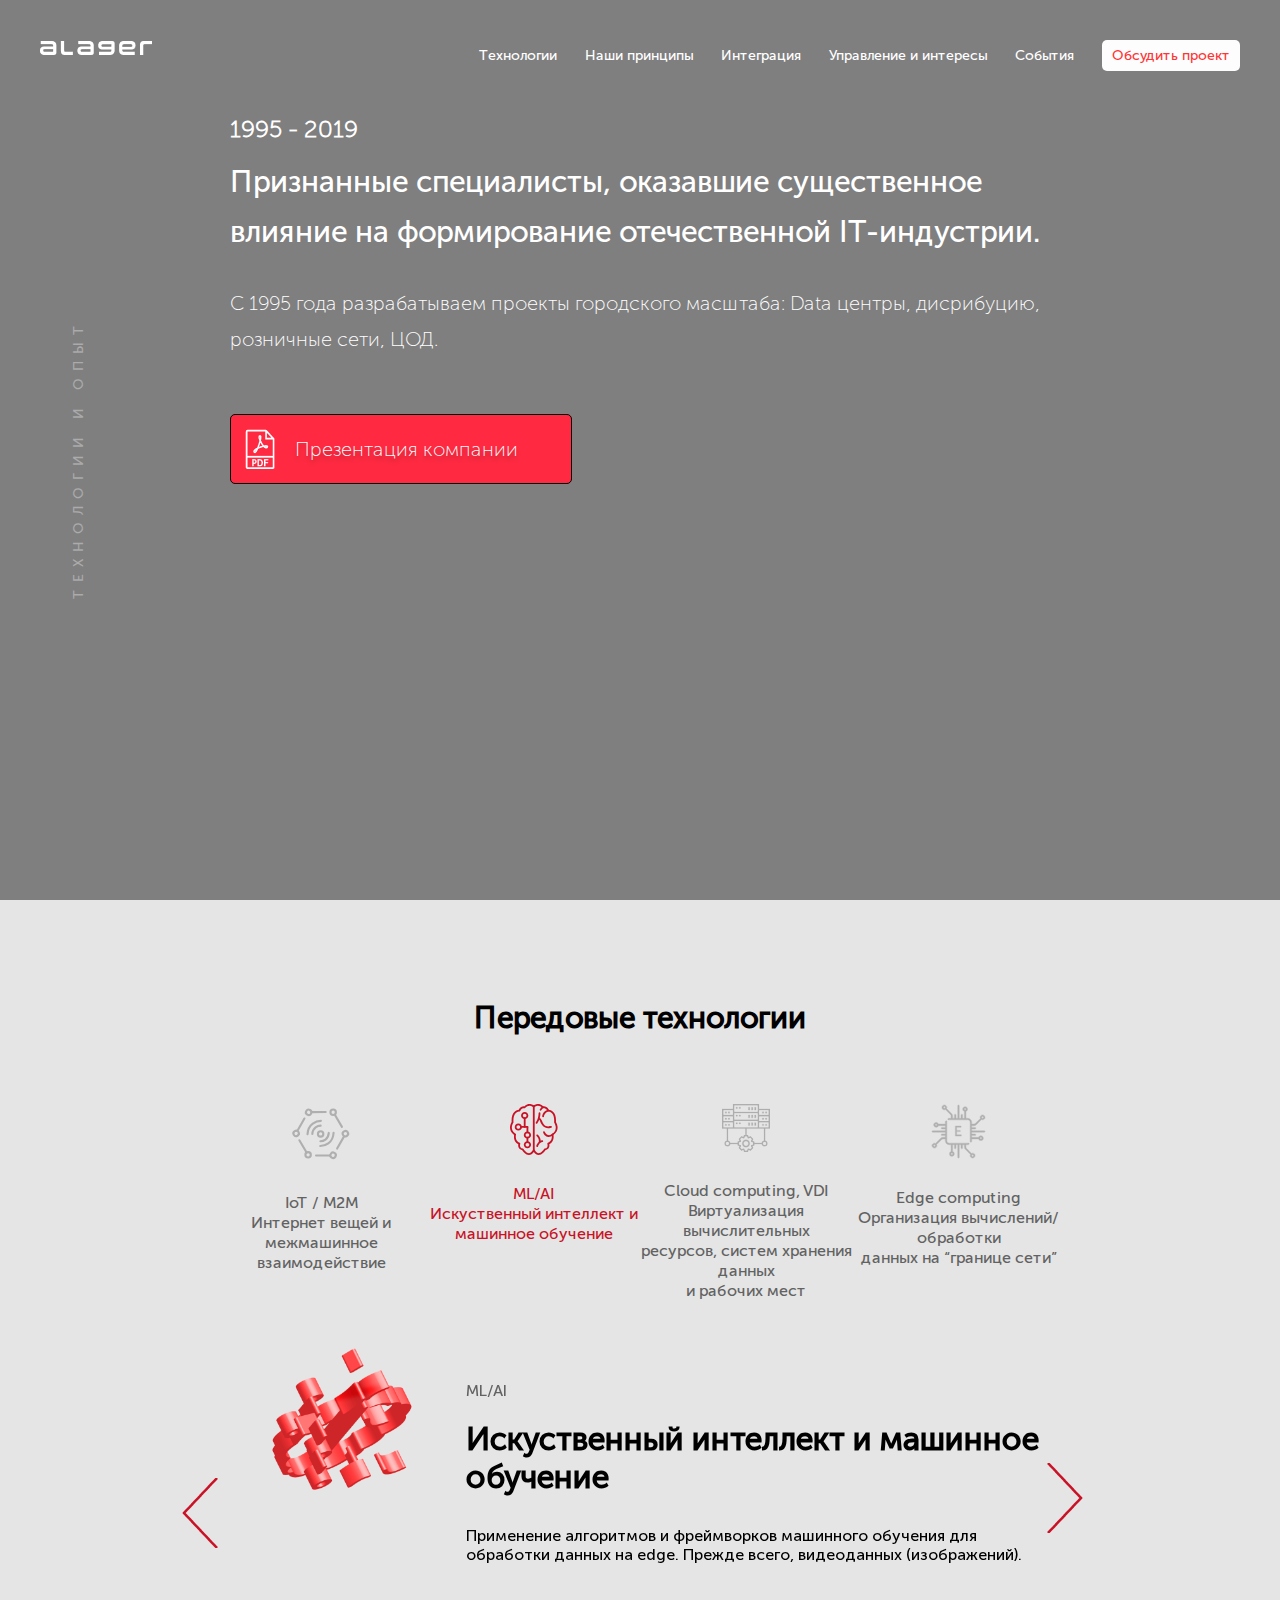
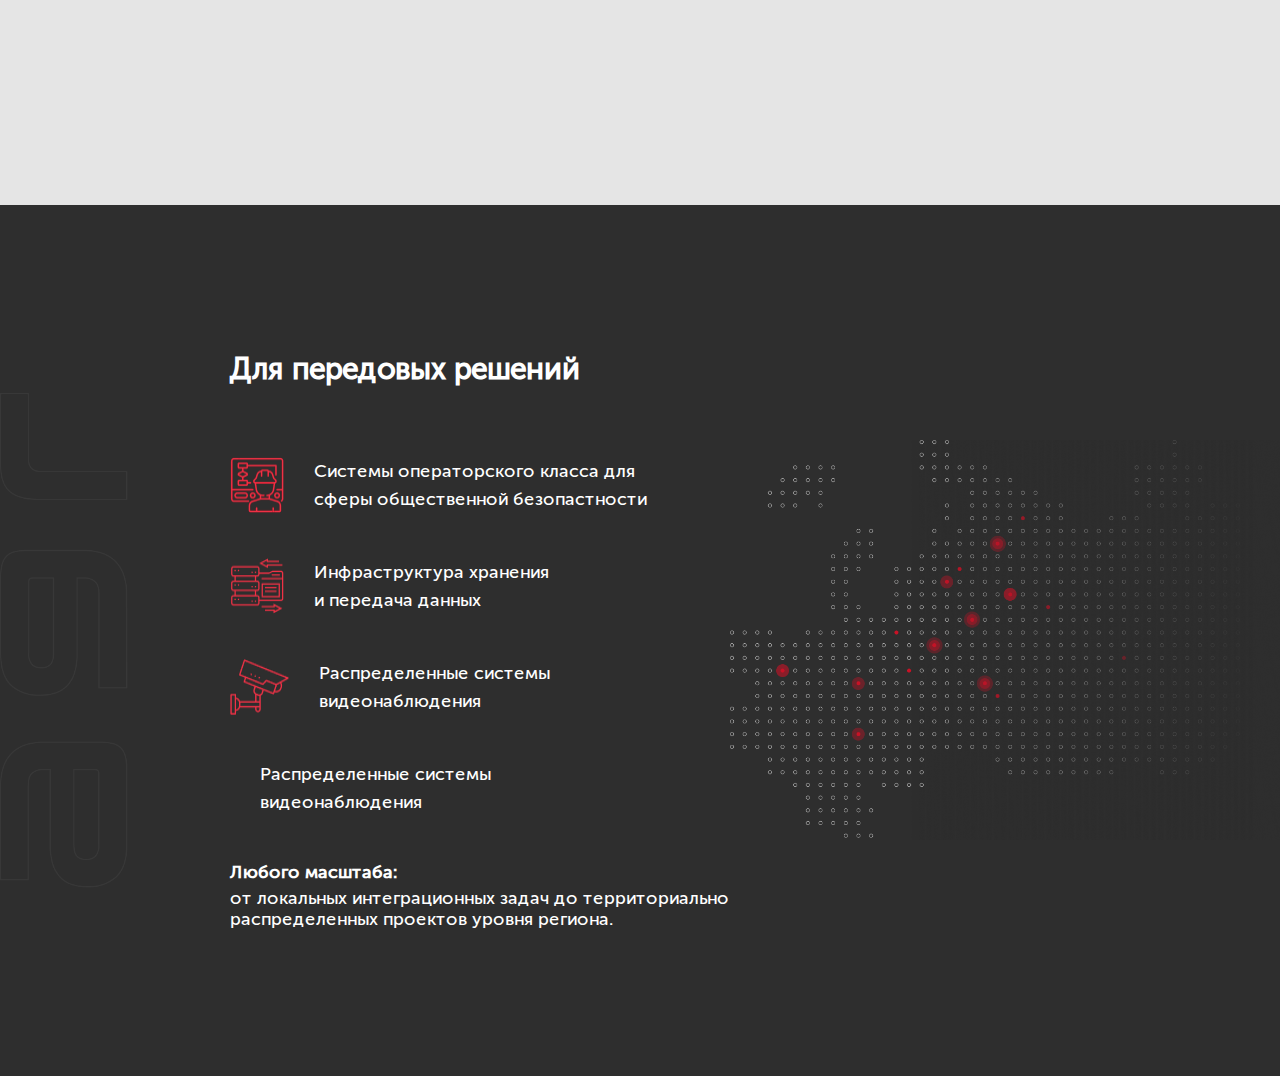
==== index.html @ 1ccc1a12 "initial" ====
<!DOCTYPE html>
<html lang="en">
  <head>
    <meta charset="UTF-8" />
    <meta name="viewport" content="width=device-width, initial-scale=1.0" />
    <title>Nikoland</title>
    <link rel="stylesheet" href="./css/fonts.css">
    <link rel="stylesheet" href="./css/slick.css">
    <link rel="stylesheet" href="./css/slick-theme.css">
    <link rel="stylesheet" href="./css/style.css" />
    <link rel="stylesheet" href="./css/media.css">
  </head>
  <body>
    <header class="header-box">
        <div class="logo">
          <img src="./images/logo.png" alt="logo" />
        </div>
        <nav class="nav">
          <a href="#tech" class="nav-items">Технологии</a>
          <a href="#principy" class="nav-items">Наши принципы</a>
          <a href="#" class="nav-items">Интеграция</a>
          <a href="#" class="nav-items">Управление и интересы</a>
          <a href="#" class="nav-items">События</a>
          <a href="#" class="nav-button">Обсудить проект</a>
        </nav>
        <div class="mobile-menu">
            <span class="line"></span>
        </div>
    </header>

    <section class="hero">
        <video src="./video/hero_video.mp4" autoplay loop preload="auto" muted class="hero-video"></video>
        <span class="rotate-title">Технологии  и  опыт</span>
        <div class="container">
            <h3 class="hero-subtitle">1995 - 2019</h3>
            <h1 class="hero-title">Признанные специалисты, оказавшие существенное влияние 
            на формирование отечественной IT-индустрии.</h1>
            <p class="hero-desc">С 1995 года разрабатываем проекты городского масштаба:
                 Data центры, дисрибуцию, розничные сети, ЦОД.  </p>
            <button class="hero-button">
                <img src="./images/pdf logo.png" alt="pdf">
                <span class="hero-btn-title">Презентация компании</span>
            </button>
            
        </div>
    </section>
    
    <section class="technology" id="tech">
        <div class="container">
            <h2 class="technology-title">Передовые технологии</h2>
            <div class="row">
                <div class="col-3 d-flex">
                    <div class="technology-item">
                        <div class="technology-icon">
                            <svg width="60" height="60" viewBox="0 0 60 60" fill="none"
                                xmlns="http://www.w3.org/2000/svg">
                                <path d="M29.429 37.2731C32.0727 37.2731 37.4437 35.6033 37.7776 28.9244"
                                    stroke="#AFAFAF" stroke-width="2.1" stroke-linecap="round" />
                                <path d="M29.2202 42.0734C33.4502 42.0734 42.0437 39.4019 42.578 28.7156"
                                    stroke="#AFAFAF" stroke-width="2.1" stroke-linecap="round" />
                                <path d="M29.6776 21.6594C27.0338 21.6594 21.6629 23.3291 21.3289 30.008"
                                    stroke="#AFAFAF" stroke-width="2.1" stroke-linecap="round" />
                                <path d="M29.8863 16.8589C25.6563 16.8589 17.0628 19.5305 16.5285 30.2167"
                                    stroke="#AFAFAF" stroke-width="2.1" stroke-linecap="round" />
                                <circle cx="29.6376" cy="29.9679" r="2.70688" stroke="#AFAFAF" stroke-width="2.1" />
                                <path d="M43.8303 10.7661L50.9266 22.8716" stroke="#AFAFAF" stroke-width="2.1"
                                    stroke-linecap="round" />
                                <circle cx="42.1606" cy="8.26146" r="2.70688" stroke="#AFAFAF" stroke-width="2.1" />
                                <path d="M53.0611 32.3716L46.1256 44.5699" stroke="#AFAFAF" stroke-width="2.1"
                                    stroke-linecap="round" />
                                <circle cx="54.396" cy="29.6733" r="2.70688" transform="rotate(60 54.396 29.6733)"
                                    stroke="#AFAFAF" stroke-width="2.1" />
                                <path d="M39.0771 51.4656L25.0453 51.5585" stroke="#AFAFAF" stroke-width="2.1"
                                    stroke-linecap="round" />
                                <circle cx="42.0818" cy="51.2718" r="2.70688" transform="rotate(120 42.0818 51.2718)"
                                    stroke="#AFAFAF" stroke-width="2.1" />
                                <path d="M15.445 48.3349L8.34863 36.2294" stroke="#AFAFAF" stroke-width="2.1"
                                    stroke-linecap="round" />
                                <circle cx="17.1147" cy="50.8394" r="2.70688" transform="rotate(-180 17.1147 50.8394)"
                                    stroke="#AFAFAF" stroke-width="2.1" />
                                <path d="M6.46611 26.7213L13.4016 14.523" stroke="#AFAFAF" stroke-width="2.1"
                                    stroke-linecap="round" />
                                <circle cx="5.132" cy="29.4196" r="2.70688" transform="rotate(-120 5.132 29.4196)"
                                    stroke="#AFAFAF" stroke-width="2.1" />
                                <path d="M20.6588 8.14563L34.6906 8.05278" stroke="#AFAFAF" stroke-width="2.1"
                                    stroke-linecap="round" />
                                <circle cx="17.6549" cy="8.3393" r="2.70688" transform="rotate(-60 17.6549 8.3393)"
                                    stroke="#AFAFAF" stroke-width="2.1" />
                            </svg>

                        </div>
                        <p class="technology-description">
                            IoT / M2M<br>
                            Интернет вещей и межмашинное<br> взаимодействие
                        </p>
                    </div>
                </div>
                <div class="col-3 d-flex">
                    <div class="technology-item">
                        <div class="technology-icon">
                            <svg width="48" height="51" viewBox="0 0 48 51" fill="none"
                                xmlns="http://www.w3.org/2000/svg">
                                <path
                                    d="M47.5221 22.4197C47.2497 20.2956 46.338 18.6041 45.9552 17.9698C46.2322 13.5504 45.3322 10.2227 43.2793 8.07584C41.6789 6.40242 39.8093 5.92896 38.8599 5.79531C37.4119 2.81522 34.9504 2.23868 33.4543 2.3788C30.6531 -0.161253 28.062 -0.221601 26.3544 0.193064C25.2283 0.46709 24.3467 0.980694 23.7998 1.3679C23.2531 0.980176 22.371 0.46709 21.2452 0.193064C19.5376 -0.222378 16.9465 -0.161771 14.1453 2.3788C12.6476 2.23816 10.1871 2.81522 8.73971 5.79531C7.79028 5.9287 5.92067 6.40216 4.32028 8.07584C2.26685 10.2227 1.36742 13.5504 1.64435 17.9698C1.26155 18.6036 0.35042 20.2956 0.0774804 22.4197C-0.23084 24.8266 0.24002 28.2209 4.10533 30.9749C3.65735 33.5494 4.08139 37.9812 8.3045 40.1604C8.12919 41.097 8.01294 42.7215 8.87166 44.11C9.54682 45.2022 10.6623 45.9207 12.1908 46.2491C12.9626 47.4087 15.6228 51 18.9425 51C18.9635 51 18.985 51 19.0061 50.9995C20.7858 50.9746 22.3939 49.9505 23.7995 47.9508C25.2057 49.95 26.8138 50.9746 28.593 50.9995C31.9372 51.0471 34.6317 47.4159 35.4085 46.2491C36.9371 45.9207 38.0528 45.2025 38.7277 44.11C39.5866 42.7215 39.4699 41.0967 39.2948 40.1604C43.5185 37.9812 43.9425 33.5494 43.4945 30.9749C47.3601 28.2209 47.8312 24.8269 47.5221 22.4197ZM41.98 29.849C41.6608 30.0562 41.5097 30.4364 41.6028 30.799C41.6645 31.0394 43.0529 36.7027 37.8836 38.8595C37.4492 39.0408 37.2302 39.5155 37.3797 39.9517C37.3861 39.9706 37.9982 41.8631 37.1717 43.1988C36.7237 43.9238 35.8908 44.3897 34.6977 44.5832C34.4317 44.6262 34.1992 44.7826 34.0629 45.009C33.3529 46.1887 31.0053 49.232 28.656 49.232C28.643 49.232 28.6292 49.232 28.6156 49.232C27.2028 49.2108 25.8561 48.0756 24.6136 45.858C24.4542 45.5741 24.1142 45.3975 23.7817 45.3975C23.4492 45.3975 23.1438 45.5739 22.9844 45.858C21.7424 48.0756 20.3958 49.2108 18.9824 49.232C16.6305 49.2688 14.2493 46.1957 13.535 45.009C13.3988 44.7826 13.1658 44.6262 12.9003 44.5832C11.7109 44.39 10.8799 43.9263 10.4308 43.2058C9.59418 41.8629 10.2132 39.968 10.2188 39.9514C10.3678 39.5153 10.1494 39.0405 9.71495 38.8592C4.57273 36.7136 5.9361 31.0376 5.99622 30.7988C6.08933 30.4364 5.93823 30.0562 5.619 29.8487C-1.155 25.4519 3.1402 18.9558 3.32535 18.6831C3.43708 18.5199 3.48975 18.3251 3.47565 18.1296C3.17957 14.0987 3.90209 11.1313 5.62272 9.3087C7.27712 7.55654 9.27947 7.51147 9.35795 7.51044C9.72932 7.51044 10.0629 7.29028 10.201 6.95487C11.2172 4.48217 12.85 4.12888 13.6992 4.12888C13.9724 4.12888 14.165 4.16566 14.2286 4.18017C14.5382 4.25528 14.8651 4.16748 15.0907 3.94758C16.9385 2.14932 18.8377 1.45856 20.7357 1.89265C22.1882 2.22495 23.1339 3.11566 23.1403 3.12188C23.3106 3.28764 23.5417 3.38088 23.7822 3.38088H23.8168C24.0576 3.38088 24.2885 3.28764 24.4587 3.12188C24.4678 3.11307 25.3813 2.2524 26.7947 1.90845C28.7151 1.4412 30.6379 2.12627 32.5083 3.94758C32.7288 4.16281 33.0558 4.24958 33.362 4.18224C33.6331 4.12163 36.0547 3.68547 37.3981 6.95513C37.5343 7.28666 37.8684 7.50629 38.2352 7.51069C38.3196 7.51199 40.3219 7.55654 41.9763 9.30896C43.6967 11.1316 44.4189 14.0992 44.1234 18.1298C44.1093 18.3251 44.162 18.5202 44.2737 18.6833C44.2854 18.7002 45.4309 20.3946 45.7193 22.6396C46.0952 25.5687 44.8371 27.9945 41.98 29.849Z"
                                    fill="#C91226" />
                                <path
                                    d="M39.069 6.34727C38.9102 5.88391 38.3949 5.63423 37.9203 5.78808C32.2734 7.6208 32.2083 12.2153 32.2083 12.4098C32.2083 12.8957 32.611 13.2876 33.1098 13.2907C33.1122 13.2907 33.1143 13.2907 33.1162 13.2907C33.6123 13.2907 34.0175 12.8991 34.0241 12.4158C34.0265 12.272 34.1244 8.88345 38.4944 7.4654C38.9703 7.31103 39.2273 6.81063 39.069 6.34727Z"
                                    fill="#C91226" />
                                <path
                                    d="M43.1713 30.0478C42.8672 29.6598 42.2982 29.5844 41.8987 29.8807C40.419 30.9784 39.0809 31.3695 37.9243 31.045C35.8634 30.4671 34.8251 27.8242 34.8153 27.7973C34.641 27.3401 34.1183 27.1062 33.6498 27.2761C33.1795 27.445 32.9388 27.9537 33.1127 28.4116C33.1667 28.5541 34.4694 31.9083 37.4109 32.741C37.8495 32.8653 38.2967 32.9272 38.7516 32.9272C40.1054 32.9272 41.5292 32.3786 42.9997 31.2869C43.3985 30.9911 43.4751 30.4358 43.1713 30.0478Z"
                                    fill="#C91226" />
                                <path
                                    d="M27.8189 30.7852C27.4648 30.44 26.8891 30.44 26.5351 30.7852C26.1805 31.1305 26.1805 31.6902 26.5351 32.0352C29.4834 34.9058 28.8718 37.6793 28.8404 37.8106C28.7223 38.2827 29.0178 38.7591 29.5023 38.8772C29.5757 38.8948 29.6499 38.9036 29.7228 38.9036C30.1296 38.9036 30.5001 38.6353 30.6031 38.2335C30.6432 38.0789 31.5336 34.402 27.8189 30.7852Z"
                                    fill="#C91226" />
                                <path
                                    d="M41.9069 22.5002C41.7361 22.0423 41.2155 21.8053 40.7446 21.9703C40.5608 22.0343 36.2313 23.5082 33.9318 20.5284C32.7373 18.9809 32.2242 17.6556 31.8116 16.5909C31.3053 15.2847 30.8278 14.0506 29.2405 13.9232C28.7451 13.8825 28.3019 14.2448 28.2612 14.7315C28.22 15.2176 28.5916 15.6447 29.0915 15.6849C29.4716 15.7149 29.6145 15.9296 30.1122 17.2143C30.5419 18.3225 31.1298 19.8403 32.4798 21.5898C34.0621 23.6401 36.2696 24.155 38.0897 24.155C39.8518 24.155 41.2506 23.6719 41.3658 23.6315C41.8361 23.4645 42.0777 22.9584 41.9069 22.5002Z"
                                    fill="#C91226" />
                                <path
                                    d="M23.7828 1.61261C23.2816 1.61261 22.8749 2.00862 22.8749 2.49658V46.2801C22.8749 46.7681 23.2816 47.1641 23.7828 47.1641C24.284 47.1641 24.6908 46.7686 24.6908 46.2804V2.49658C24.6908 2.00862 24.284 1.61261 23.7828 1.61261Z"
                                    fill="#C91226" />
                                <path
                                    d="M30.4219 9.22876C30.4148 8.7408 30.0173 8.34478 29.5007 8.35747C28.999 8.36447 28.5986 8.76644 28.6058 9.2544C28.6066 9.30957 28.6561 14.8216 25.8251 18.3174C25.5146 18.701 25.5817 19.2568 25.9759 19.5591C26.1424 19.6873 26.3404 19.7492 26.5375 19.7492C26.8059 19.7492 27.0719 19.6339 27.2507 19.4125C30.4767 15.4295 30.4254 9.48025 30.4219 9.22876Z"
                                    fill="#C91226" />
                                <path
                                    d="M32.2678 36.3088C28.2653 36.3088 26.393 41.6425 26.3153 41.8699C26.1568 42.3328 26.4135 42.8321 26.8889 42.9872C26.9841 43.0186 27.0815 43.0331 27.1767 43.0331C27.5563 43.0331 27.9104 42.7997 28.0381 42.4296C28.4563 41.2188 30.0316 38.0767 32.2681 38.0767C32.7693 38.0767 33.176 37.6807 33.176 37.1927C33.176 36.7048 32.769 36.3088 32.2678 36.3088Z"
                                    fill="#C91226" />
                                <path
                                    d="M33.2907 2.24126C32.8893 1.94987 32.32 2.03094 32.0204 2.42282L29.842 5.27271C29.5427 5.66382 29.6262 6.21784 30.0285 6.50948C30.191 6.62785 30.3807 6.68457 30.5696 6.68457C30.847 6.68457 31.1208 6.5618 31.2987 6.32792L33.4772 3.47803C33.7765 3.08693 33.6929 2.53316 33.2907 2.24126Z"
                                    fill="#C91226" />
                                <path
                                    d="M14.7013 7.9552C12.6987 7.9552 11.0693 9.5416 11.0693 11.4914C11.0693 13.4412 12.6987 15.0275 14.7013 15.0275C16.7039 15.0275 18.3333 13.4412 18.3333 11.4914C18.3333 9.5416 16.7039 7.9552 14.7013 7.9552ZM14.7013 13.2596C13.6997 13.2596 12.8851 12.4665 12.8851 11.4914C12.8851 10.5162 13.6997 9.72316 14.7013 9.72316C15.7029 9.72316 16.5174 10.5162 16.5174 11.4914C16.5172 12.4665 15.7026 13.2596 14.7013 13.2596Z"
                                    fill="#C91226" />
                                <path
                                    d="M8.34496 19.4479C6.34234 19.4479 4.71295 21.0343 4.71295 22.9841C4.71295 24.9339 6.34234 26.5203 8.34496 26.5203C10.3476 26.5203 11.977 24.9339 11.977 22.9841C11.9772 21.0343 10.3476 19.4479 8.34496 19.4479ZM8.34496 24.7523C7.34338 24.7523 6.52882 23.9593 6.52882 22.9841C6.52882 22.009 7.34338 21.2159 8.34496 21.2159C9.34653 21.2159 10.1611 22.009 10.1611 22.9841C10.1611 23.9593 9.34653 24.7523 8.34496 24.7523Z"
                                    fill="#C91226" />
                                <path
                                    d="M17.4253 27.4045C15.4227 27.4045 13.7933 28.9909 13.7933 30.9407C13.7933 32.8905 15.4227 34.4769 17.4253 34.4769C19.428 34.4769 21.0573 32.8905 21.0573 30.9407C21.0573 28.9909 19.428 27.4045 17.4253 27.4045ZM17.4253 32.7089C16.4238 32.7089 15.6092 31.9159 15.6092 30.9407C15.6092 29.9656 16.4238 29.1725 17.4253 29.1725C18.4269 29.1725 19.2415 29.9656 19.2415 30.9407C19.2415 31.9159 18.4266 32.7089 17.4253 32.7089Z"
                                    fill="#C91226" />
                                <path
                                    d="M17.4253 37.1292C15.4227 37.1292 13.7933 38.7156 13.7933 40.6654C13.7933 42.6152 15.4227 44.2016 17.4253 44.2016C19.428 44.2016 21.0573 42.6152 21.0573 40.6654C21.0573 38.7156 19.428 37.1292 17.4253 37.1292ZM17.4253 42.4336C16.4238 42.4336 15.6092 41.6405 15.6092 40.6654C15.6092 39.6902 16.4238 38.8972 17.4253 38.8972C18.4269 38.8972 19.2415 39.6902 19.2415 40.6654C19.2412 41.6405 18.4266 42.4336 17.4253 42.4336Z"
                                    fill="#C91226" />
                                <path
                                    d="M14.7013 13.2595C14.2001 13.2595 13.7933 13.6555 13.7933 14.1435V22.9842C13.7933 23.4721 14.2001 23.8682 14.7013 23.8682C15.203 23.8682 15.6092 23.4727 15.6092 22.9842V14.1435C15.6092 13.6555 15.2025 13.2595 14.7013 13.2595Z"
                                    fill="#C91226" />
                                <path
                                    d="M17.4253 22.1002H11.069C10.5678 22.1002 10.1611 22.4962 10.1611 22.9842C10.1611 23.4721 10.5678 23.8682 11.069 23.8682H17.4251C17.9268 23.8682 18.333 23.4721 18.333 22.9842C18.3333 22.4962 17.9265 22.1002 17.4253 22.1002Z"
                                    fill="#C91226" />
                                <path
                                    d="M17.4254 22.1002C16.9242 22.1002 16.5175 22.4962 16.5175 22.9841V28.2885C16.5175 28.7765 16.9242 29.1725 17.4254 29.1725C17.9271 29.1725 18.3333 28.777 18.3333 28.2885V22.9841C18.3333 22.4962 17.9266 22.1002 17.4254 22.1002Z"
                                    fill="#C91226" />
                                <path
                                    d="M17.4254 32.7089C16.9242 32.7089 16.5175 33.1049 16.5175 33.5928V38.0133C16.5175 38.5012 16.9242 38.8973 17.4254 38.8973C17.9271 38.8973 18.3333 38.5018 18.3333 38.0133V33.5928C18.3333 33.1049 17.9266 32.7089 17.4254 32.7089Z"
                                    fill="#C91226" />
                            </svg>

                        </div>
                        <p class="technology-description red">
                            ML/AI<br> Искуственный интеллект и<br> машинное обучение
                        </p>
                    </div>
                </div>
                <div class="col-3 d-flex">
                    <div class="technology-item">
                        <div class="technology-icon">
                            <svg width="48" height="48" viewBox="0 0 48 48" fill="none"
                                xmlns="http://www.w3.org/2000/svg">
                                <mask id="path-1-inside-1" fill="white">
                                    <path
                                        d="M48 24.7742V4.64516H37.1613V0H10.8387V4.64516H0V24.7742H4.64516V36.4971C3.31338 36.843 2.32258 38.0447 2.32258 39.4839C2.32258 41.1918 3.71144 42.5806 5.41935 42.5806C6.85773 42.5806 8.06023 41.5906 8.40612 40.258H15.4839V41.5906L17.3853 42.2238L16.4887 44.016L19.4679 46.9952L21.2593 46.0993L21.8933 48H26.106L26.7399 46.0993L28.5314 46.9952L31.5106 44.016L30.6139 42.2238L32.5161 41.5906V40.258H39.5939C39.9398 41.5906 41.1423 42.5806 42.5806 42.5806C44.2885 42.5806 45.6774 41.1918 45.6774 39.4839C45.6774 38.0447 44.6866 36.843 43.3548 36.4971V24.7742H48ZM37.1613 23.2258V18.5806H46.4516V23.2258H37.1613ZM13.1613 23.2258H12.3871V17.0323H35.6129V23.2258H13.1613ZM37.1613 12.3871H46.4516V17.0323H37.1613V12.3871ZM35.6129 15.4839H12.3871V9.29032H35.6129V15.4839ZM10.8387 17.0323H1.54839V12.3871H10.8387V17.0323ZM46.4516 6.19355V10.8387H37.1613V6.19355H46.4516ZM35.6129 1.54839V7.74193H12.3871V1.54839H35.6129ZM10.8387 6.19355V10.8387H1.54839V6.19355H10.8387ZM1.54839 18.5806H10.8387V23.2258H1.54839V18.5806ZM5.41935 41.0322C4.5654 41.0322 3.87097 40.3378 3.87097 39.4839C3.87097 38.6299 4.5654 37.9355 5.41935 37.9355C6.27331 37.9355 6.96774 38.6299 6.96774 39.4839C6.96774 40.3378 6.27331 41.0322 5.41935 41.0322ZM8.40612 38.7097C8.12449 37.6266 7.27659 36.7787 6.19355 36.4971V24.7742H23.2258V30.9677H21.8933L21.2593 32.8684L19.4679 31.9725L16.4887 34.9517L17.3853 36.7439L15.4839 37.3771V38.7097H8.40612ZM30.9677 40.4739L29.1887 41.067L29.0587 41.4118C29.0213 41.5101 28.9827 41.6068 28.94 41.7021L28.7899 42.037L29.6269 43.7109L28.2263 45.1115L26.5524 44.2746L26.2171 44.4246C26.1203 44.4681 26.0228 44.5059 25.9238 44.5448L25.5824 44.6756L24.99 46.4516H23.0092L22.4168 44.6756L22.0755 44.5448C21.9764 44.5059 21.8778 44.4674 21.7817 44.4246L21.4468 44.2746L19.7729 45.1115L18.3723 43.7109L19.2093 42.037L19.0592 41.7021C19.0165 41.6068 18.9779 41.5101 18.9405 41.4118L18.8105 41.067L17.0323 40.4739V38.4931L18.8112 37.8999L18.9413 37.5552C18.9787 37.4569 19.0173 37.3601 19.06 37.2649L19.21 36.9299L18.3731 35.256L19.7737 33.8555L21.4476 34.6924L21.7829 34.5423C21.8797 34.4989 21.9772 34.4611 22.0762 34.4221L22.4176 34.2913L23.0099 32.5161H24.9908L25.5832 34.2921L25.9245 34.4229C26.0236 34.4618 26.1222 34.5004 26.2182 34.5431L26.5532 34.6932L28.2271 33.8562L29.6276 35.2568L28.7907 36.9307L28.9408 37.2656C28.9835 37.3609 29.022 37.4576 29.0595 37.5559L29.1895 37.9007L30.9677 38.4938V40.4739ZM44.129 39.4839C44.129 40.3378 43.4346 41.0322 42.5806 41.0322C41.7267 41.0322 41.0322 40.3378 41.0322 39.4839C41.0322 38.6299 41.7267 37.9355 42.5806 37.9355C43.4346 37.9355 44.129 38.6299 44.129 39.4839ZM41.8064 36.4971C40.7234 36.7787 39.8755 37.6266 39.5939 38.7097H32.5161V37.3771L30.6147 36.7439L31.5113 34.9517L28.5321 31.9725L26.7407 32.8684L26.1067 30.9677H24.7742V24.7742H41.8064V36.4971Z" />
                                </mask>
                                <path
                                    d="M48 24.7742V4.64516H37.1613V0H10.8387V4.64516H0V24.7742H4.64516V36.4971C3.31338 36.843 2.32258 38.0447 2.32258 39.4839C2.32258 41.1918 3.71144 42.5806 5.41935 42.5806C6.85773 42.5806 8.06023 41.5906 8.40612 40.258H15.4839V41.5906L17.3853 42.2238L16.4887 44.016L19.4679 46.9952L21.2593 46.0993L21.8933 48H26.106L26.7399 46.0993L28.5314 46.9952L31.5106 44.016L30.6139 42.2238L32.5161 41.5906V40.258H39.5939C39.9398 41.5906 41.1423 42.5806 42.5806 42.5806C44.2885 42.5806 45.6774 41.1918 45.6774 39.4839C45.6774 38.0447 44.6866 36.843 43.3548 36.4971V24.7742H48ZM37.1613 23.2258V18.5806H46.4516V23.2258H37.1613ZM13.1613 23.2258H12.3871V17.0323H35.6129V23.2258H13.1613ZM37.1613 12.3871H46.4516V17.0323H37.1613V12.3871ZM35.6129 15.4839H12.3871V9.29032H35.6129V15.4839ZM10.8387 17.0323H1.54839V12.3871H10.8387V17.0323ZM46.4516 6.19355V10.8387H37.1613V6.19355H46.4516ZM35.6129 1.54839V7.74193H12.3871V1.54839H35.6129ZM10.8387 6.19355V10.8387H1.54839V6.19355H10.8387ZM1.54839 18.5806H10.8387V23.2258H1.54839V18.5806ZM5.41935 41.0322C4.5654 41.0322 3.87097 40.3378 3.87097 39.4839C3.87097 38.6299 4.5654 37.9355 5.41935 37.9355C6.27331 37.9355 6.96774 38.6299 6.96774 39.4839C6.96774 40.3378 6.27331 41.0322 5.41935 41.0322ZM8.40612 38.7097C8.12449 37.6266 7.27659 36.7787 6.19355 36.4971V24.7742H23.2258V30.9677H21.8933L21.2593 32.8684L19.4679 31.9725L16.4887 34.9517L17.3853 36.7439L15.4839 37.3771V38.7097H8.40612ZM30.9677 40.4739L29.1887 41.067L29.0587 41.4118C29.0213 41.5101 28.9827 41.6068 28.94 41.7021L28.7899 42.037L29.6269 43.7109L28.2263 45.1115L26.5524 44.2746L26.2171 44.4246C26.1203 44.4681 26.0228 44.5059 25.9238 44.5448L25.5824 44.6756L24.99 46.4516H23.0092L22.4168 44.6756L22.0755 44.5448C21.9764 44.5059 21.8778 44.4674 21.7817 44.4246L21.4468 44.2746L19.7729 45.1115L18.3723 43.7109L19.2093 42.037L19.0592 41.7021C19.0165 41.6068 18.9779 41.5101 18.9405 41.4118L18.8105 41.067L17.0323 40.4739V38.4931L18.8112 37.8999L18.9413 37.5552C18.9787 37.4569 19.0173 37.3601 19.06 37.2649L19.21 36.9299L18.3731 35.256L19.7737 33.8555L21.4476 34.6924L21.7829 34.5423C21.8797 34.4989 21.9772 34.4611 22.0762 34.4221L22.4176 34.2913L23.0099 32.5161H24.9908L25.5832 34.2921L25.9245 34.4229C26.0236 34.4618 26.1222 34.5004 26.2182 34.5431L26.5532 34.6932L28.2271 33.8562L29.6276 35.2568L28.7907 36.9307L28.9408 37.2656C28.9835 37.3609 29.022 37.4576 29.0595 37.5559L29.1895 37.9007L30.9677 38.4938V40.4739ZM44.129 39.4839C44.129 40.3378 43.4346 41.0322 42.5806 41.0322C41.7267 41.0322 41.0322 40.3378 41.0322 39.4839C41.0322 38.6299 41.7267 37.9355 42.5806 37.9355C43.4346 37.9355 44.129 38.6299 44.129 39.4839ZM41.8064 36.4971C40.7234 36.7787 39.8755 37.6266 39.5939 38.7097H32.5161V37.3771L30.6147 36.7439L31.5113 34.9517L28.5321 31.9725L26.7407 32.8684L26.1067 30.9677H24.7742V24.7742H41.8064V36.4971Z"
                                    fill="#AFAFAF" stroke="#AFAFAF" stroke-width="0.4" mask="url(#path-1-inside-1)" />
                                <path d="M14.0354 3.1968H15.3838V4.54519H14.0354V3.1968Z" fill="#AFAFAF"
                                    stroke="#AFAFAF" stroke-width="0.2" />
                                <path d="M17.1322 3.1968H18.4806V4.54519H17.1322V3.1968Z" fill="#AFAFAF"
                                    stroke="#AFAFAF" stroke-width="0.2" />
                                <path d="M32.6161 3.1968H33.9645V6.09358H32.6161V3.1968Z" fill="#AFAFAF"
                                    stroke="#AFAFAF" stroke-width="0.2" />
                                <path d="M29.5193 3.1968H30.8677V6.09358H29.5193V3.1968Z" fill="#AFAFAF"
                                    stroke="#AFAFAF" stroke-width="0.2" />
                                <path d="M26.4226 3.1968H27.771V6.09358H26.4226V3.1968Z" fill="#AFAFAF" stroke="#AFAFAF"
                                    stroke-width="0.2" />
                                <path d="M14.0354 10.9387H15.3838V12.2871H14.0354V10.9387Z" fill="#AFAFAF"
                                    stroke="#AFAFAF" stroke-width="0.2" />
                                <path d="M17.1322 10.9387H18.4806V12.2871H17.1322V10.9387Z" fill="#AFAFAF"
                                    stroke="#AFAFAF" stroke-width="0.2" />
                                <path d="M32.6161 10.9387H33.9645V13.8355H32.6161V10.9387Z" fill="#AFAFAF"
                                    stroke="#AFAFAF" stroke-width="0.2" />
                                <path d="M29.5193 10.9387H30.8677V13.8355H29.5193V10.9387Z" fill="#AFAFAF"
                                    stroke="#AFAFAF" stroke-width="0.2" />
                                <path d="M26.4226 10.9387H27.771V13.8355H26.4226V10.9387Z" fill="#AFAFAF"
                                    stroke="#AFAFAF" stroke-width="0.2" />
                                <path d="M14.0354 18.6807H15.3838V20.0291H14.0354V18.6807Z" fill="#AFAFAF"
                                    stroke="#AFAFAF" stroke-width="0.2" />
                                <path d="M17.1322 18.6807H18.4806V20.0291H17.1322V18.6807Z" fill="#AFAFAF"
                                    stroke="#AFAFAF" stroke-width="0.2" />
                                <path d="M32.6161 18.6807H33.9645V21.5775H32.6161V18.6807Z" fill="#AFAFAF"
                                    stroke="#AFAFAF" stroke-width="0.2" />
                                <path d="M29.5193 18.6807H30.8677V21.5775H29.5193V18.6807Z" fill="#AFAFAF"
                                    stroke="#AFAFAF" stroke-width="0.2" />
                                <path d="M26.4226 18.6807H27.771V21.5775H26.4226V18.6807Z" fill="#AFAFAF"
                                    stroke="#AFAFAF" stroke-width="0.2" />
                                <path d="M43.4548 7.842H44.8032V9.19039H43.4548V7.842Z" fill="#AFAFAF" stroke="#AFAFAF"
                                    stroke-width="0.2" />
                                <path d="M40.3581 7.842H41.7065V9.19039H40.3581V7.842Z" fill="#AFAFAF" stroke="#AFAFAF"
                                    stroke-width="0.2" />
                                <path d="M43.4548 14.0354H44.8032V15.3838H43.4548V14.0354Z" fill="#AFAFAF"
                                    stroke="#AFAFAF" stroke-width="0.2" />
                                <path d="M40.3581 14.0354H41.7065V15.3838H40.3581V14.0354Z" fill="#AFAFAF"
                                    stroke="#AFAFAF" stroke-width="0.2" />
                                <path d="M43.4548 20.2291H44.8032V21.5775H43.4548V20.2291Z" fill="#AFAFAF"
                                    stroke="#AFAFAF" stroke-width="0.2" />
                                <path d="M40.3581 20.2291H41.7065V21.5775H40.3581V20.2291Z" fill="#AFAFAF"
                                    stroke="#AFAFAF" stroke-width="0.2" />
                                <path d="M6.29354 7.842H7.64193V9.19039H6.29354V7.842Z" fill="#AFAFAF" stroke="#AFAFAF"
                                    stroke-width="0.2" />
                                <path d="M3.1968 7.842H4.54519V9.19039H3.1968V7.842Z" fill="#AFAFAF" stroke="#AFAFAF"
                                    stroke-width="0.2" />
                                <path d="M6.29354 14.0354H7.64193V15.3838H6.29354V14.0354Z" fill="#AFAFAF"
                                    stroke="#AFAFAF" stroke-width="0.2" />
                                <path d="M3.1968 14.0354H4.54519V15.3838H3.1968V14.0354Z" fill="#AFAFAF"
                                    stroke="#AFAFAF" stroke-width="0.2" />
                                <path d="M6.29354 20.2291H7.64193V21.5775H6.29354V20.2291Z" fill="#AFAFAF"
                                    stroke="#AFAFAF" stroke-width="0.2" />
                                <path d="M3.1968 20.2291H4.54519V21.5775H3.1968V20.2291Z" fill="#AFAFAF"
                                    stroke="#AFAFAF" stroke-width="0.2" />
                                <path
                                    d="M20.2291 39.4839C20.2291 37.4048 21.921 35.7129 24.0001 35.7129C26.0792 35.7129 27.771 37.4048 27.771 39.4839C27.771 41.563 26.0792 43.2548 24.0001 43.2548C21.921 43.2548 20.2291 41.563 20.2291 39.4839ZM21.5775 39.4839C21.5775 40.8195 22.6645 41.9065 24.0001 41.9065C25.3357 41.9065 26.4226 40.8195 26.4226 39.4839C26.4226 38.1483 25.3357 37.0613 24.0001 37.0613C22.6645 37.0613 21.5775 38.1483 21.5775 39.4839Z"
                                    fill="#AFAFAF" stroke="#AFAFAF" stroke-width="0.2" />
                            </svg>

                        </div>
                        <p class="technology-description">
                            Cloud computing, VDI<br>
                            Виртуализация вычислительных<br> ресурсов, систем хранения данных<br> и рабочих мест
                        </p>
                    </div>
                </div>
                <div class="col-3 d-flex">
                    <div class="technology-item">
                        <div class="technology-icon">
                            <svg width="55" height="55" viewBox="0 0 55 55" fill="none"
                                xmlns="http://www.w3.org/2000/svg">
                                <mask id="path-1-outside-1" maskUnits="userSpaceOnUse" x="0" y="0.00012207" width="55"
                                    height="55" fill="black">
                                    <rect fill="white" y="0.00012207" width="55" height="55" />
                                    <path
                                        d="M53.2232 26.7237H40.7229V24.9573H44.0955C44.5243 24.9573 44.8719 24.6097 44.8719 24.1809C44.8719 23.7521 44.5243 23.4045 44.0955 23.4045H40.7229V21.6381H43.0644C43.9367 21.6381 44.7569 21.2984 45.3736 20.6816L50.4796 15.5756C50.8123 15.7413 51.1811 15.8295 51.5637 15.8295C52.2144 15.8295 52.8261 15.5761 53.2862 15.1161C53.7463 14.656 53.9997 14.0443 53.9997 13.3936C53.9997 12.7429 53.7463 12.1312 53.2862 11.6711C52.8262 11.211 52.2144 10.9576 51.5637 10.9576C50.913 10.9576 50.3013 11.211 49.8412 11.671C49.3811 12.1311 49.1277 12.7428 49.1277 13.3935C49.1277 13.7761 49.2159 14.1449 49.3816 14.4776L44.2756 19.5836C43.9521 19.9071 43.5219 20.0853 43.0643 20.0853H40.7228V18.3724C40.7228 16.1141 38.8855 14.2769 36.6273 14.2769H34.9143V7.40399C35.8778 7.07905 36.5739 6.16739 36.5739 5.0956C36.5739 3.75238 35.4811 2.65968 34.1379 2.65968C32.7948 2.65968 31.702 3.75249 31.702 5.0956C31.702 6.16739 32.3981 7.07895 33.3616 7.40399V14.2768H31.5952V10.9041C31.5952 10.4754 31.2476 10.1278 30.8188 10.1278C30.3901 10.1278 30.0425 10.4754 30.0425 10.9041V14.2768H28.276V1.77649C28.276 1.34773 27.9284 1.00012 27.4996 1.00012C27.0709 1.00012 26.7233 1.34773 26.7233 1.77649V14.2768H24.9569V10.9041C24.9569 10.4754 24.6093 10.1278 24.1805 10.1278C23.7517 10.1278 23.4041 10.4754 23.4041 10.9041V14.2768H21.6378V11.9354C21.6378 11.063 21.298 10.2429 20.6812 9.62615L15.5734 4.5184C16.0246 3.60736 15.8734 2.47138 15.1158 1.71365C14.1659 0.7639 12.6206 0.764004 11.6708 1.71365C10.721 2.6634 10.721 4.20878 11.6708 5.15864C12.1457 5.63346 12.7695 5.87093 13.3933 5.87093C13.7647 5.87093 14.1355 5.7847 14.4755 5.61628L19.5833 10.7241C19.9069 11.0476 20.085 11.4778 20.085 11.9354V14.2768H18.3721C18.0258 14.2768 17.6814 14.3203 17.3485 14.4059C16.9333 14.5127 16.6833 14.936 16.7901 15.3513C16.897 15.7666 17.3204 16.0166 17.7355 15.9096C17.9421 15.8565 18.1561 15.8295 18.372 15.8295H36.6273C38.0294 15.8295 39.17 16.9702 39.17 18.3723V36.6277C39.17 36.8433 39.1431 37.0573 39.0901 37.2636C38.9834 37.6789 39.2335 38.102 39.6487 38.2088C39.7135 38.2254 39.7785 38.2334 39.8426 38.2334C40.1884 38.2334 40.5038 38.0006 40.5939 37.6501C40.6794 37.3176 40.7228 36.9735 40.7228 36.6276V34.9146H47.5956C47.9205 35.8781 48.8321 36.5742 49.9039 36.5742C51.2472 36.5742 52.3399 35.4815 52.3399 34.1382C52.3399 32.795 51.247 31.7023 49.9039 31.7023C48.8321 31.7023 47.9206 32.3984 47.5956 33.3619H40.7228V31.5954H44.0954C44.5241 31.5954 44.8717 31.2478 44.8717 30.819C44.8717 30.3903 44.5241 30.0427 44.0954 30.0427H40.7228V28.2764H53.2232C53.6519 28.2764 53.9995 27.9288 53.9995 27.5C53.9995 27.0713 53.6519 26.7237 53.2232 26.7237ZM50.9391 12.7691C51.106 12.6022 51.3277 12.5104 51.5636 12.5104C51.7995 12.5104 52.0212 12.6022 52.1881 12.7691C52.355 12.9359 52.4468 13.1577 52.4468 13.3936C52.4468 13.6295 52.355 13.8512 52.1881 14.0181C52.0212 14.185 51.7995 14.2768 51.5636 14.2768C51.3277 14.2768 51.106 14.185 50.9391 14.0181C50.7722 13.8512 50.6804 13.6295 50.6804 13.3936C50.6804 13.1577 50.7722 12.9358 50.9391 12.7691ZM14.0177 4.06076C13.6734 4.40494 13.1131 4.40505 12.7686 4.06065C12.4242 3.71626 12.4242 3.15593 12.7686 2.81164C12.9408 2.63939 13.1669 2.55337 13.3932 2.55337C13.6194 2.55337 13.8456 2.63949 14.0177 2.81164C14.3621 3.15603 14.3621 3.71636 14.0177 4.06076ZM34.1379 5.97879C33.651 5.97879 33.2548 5.58253 33.2548 5.0956C33.2548 4.60866 33.6509 4.21241 34.1379 4.21241C34.625 4.21241 35.0211 4.60866 35.0211 5.0956C35.0211 5.58253 34.6249 5.97879 34.1379 5.97879ZM49.904 33.2551C50.3911 33.2551 50.7872 33.6514 50.7872 34.1383C50.7872 34.6254 50.391 35.0215 49.904 35.0215C49.4171 35.0215 49.0208 34.6253 49.0208 34.1383C49.0207 33.6513 49.417 33.2551 49.904 33.2551Z" />
                                    <path
                                        d="M43.3288 49.8415C42.5712 49.0838 41.4351 48.9325 40.5241 49.3838L35.4163 44.2759C35.0927 43.9524 34.9146 43.5222 34.9146 43.0647V40.7232H36.6276C36.9738 40.7232 37.3181 40.6798 37.6509 40.5942C38.0661 40.4873 38.3161 40.0641 38.2093 39.6488C38.1024 39.2336 37.6794 38.9836 37.2639 39.0904C37.0575 39.1435 36.8434 39.1704 36.6276 39.1704H18.3722C16.9701 39.1704 15.8295 38.0297 15.8295 36.6277V18.3723C15.8295 18.1565 15.8564 17.9424 15.9095 17.7361C16.0164 17.3209 15.7664 16.8976 15.3512 16.7907C14.9359 16.6838 14.5127 16.9338 14.4058 17.349C14.3201 17.6817 14.2768 18.026 14.2768 18.3723V20.0853H7.40386C7.07893 19.1218 6.16727 18.4257 5.09548 18.4257C3.75226 18.4257 2.65956 19.5184 2.65956 20.8617C2.65956 22.2049 3.75237 23.2976 5.09548 23.2976C6.16727 23.2976 7.07883 22.6015 7.40386 21.638H14.2767V23.4045H10.904C10.4753 23.4045 10.1277 23.7521 10.1277 24.1809C10.1277 24.6096 10.4753 24.9572 10.904 24.9572H14.2767V26.7236H1.77636C1.3476 26.7236 1 27.0712 1 27.5C1 27.9288 1.3476 28.2764 1.77636 28.2764H14.2767V30.0427H10.904C10.4753 30.0427 10.1277 30.3903 10.1277 30.8191C10.1277 31.2479 10.4753 31.5955 10.904 31.5955H14.2767V33.362H11.9351C11.0628 33.362 10.2427 33.7016 9.62592 34.3184L4.51993 39.4244C4.18723 39.2587 3.81841 39.1705 3.43582 39.1705C2.78512 39.1705 2.17345 39.4239 1.71332 39.8839C1.25341 40.3441 1 40.9558 1 41.6064C1 42.257 1.25341 42.8688 1.71353 43.3289C2.17355 43.7891 2.78533 44.0424 3.43602 44.0424C4.08672 44.0424 4.69839 43.789 5.15852 43.3289C5.61864 42.8688 5.87205 42.2571 5.87205 41.6064C5.87205 41.2238 5.78385 40.855 5.61812 40.5223L10.7241 35.4163C11.0476 35.0928 11.4778 34.9146 11.9354 34.9146H14.277V36.6276C14.277 38.8858 16.1143 40.723 18.3724 40.723H20.0854V47.5958C19.1219 47.9208 18.4259 48.8324 18.4259 49.9042C18.4259 51.2474 19.5187 52.3401 20.8618 52.3401C22.2049 52.3401 23.2977 51.2473 23.2977 49.9042C23.2977 48.8324 22.6017 47.9209 21.6381 47.5958V40.723H23.4045V44.0957C23.4045 44.5244 23.7521 44.872 24.1809 44.872C24.6096 44.872 24.9572 44.5244 24.9572 44.0957V40.723H26.7235V53.2235C26.7235 53.6523 27.0711 53.9999 27.4999 53.9999C27.9287 53.9999 28.2763 53.6523 28.2763 53.2235V40.7232H30.0426V44.0959C30.0426 44.5246 30.3902 44.8722 30.819 44.8722C31.2478 44.8722 31.5954 44.5246 31.5954 44.0959V40.7232H33.3618V43.0647C33.3618 43.937 33.7015 44.7571 34.3183 45.3739L39.4261 50.4816C38.9749 51.3927 39.1261 52.5286 39.8838 53.2864C40.3587 53.7613 40.9825 53.9987 41.6063 53.9987C42.2301 53.9987 42.854 53.7613 43.3288 53.2864C44.2786 52.3366 44.2786 50.7912 43.3288 49.8415ZM5.09548 21.7449C4.60844 21.7449 4.21228 21.3486 4.21228 20.8617C4.21228 20.3746 4.60854 19.9785 5.09548 19.9785C5.58241 19.9785 5.97867 20.3747 5.97867 20.8617C5.97877 21.3487 5.58251 21.7449 5.09548 21.7449ZM4.06043 42.2309C3.89356 42.3978 3.67183 42.4896 3.43592 42.4896C3.20001 42.4896 2.97828 42.3978 2.81141 42.2309C2.64455 42.0641 2.55273 41.8424 2.55273 41.6064C2.55273 41.3705 2.64455 41.1488 2.81141 40.9819C2.97828 40.8151 3.20001 40.7232 3.43592 40.7232C3.67183 40.7232 3.89356 40.8151 4.06043 40.9819C4.22729 41.1488 4.31911 41.3705 4.31911 41.6064C4.31911 41.8424 4.22729 42.0642 4.06043 42.2309ZM21.7448 49.9044C21.7448 50.3914 21.3486 50.7876 20.8616 50.7876C20.3745 50.7876 19.9784 50.3914 19.9784 49.9044C19.9784 49.4175 20.3746 49.0212 20.8616 49.0212C21.3485 49.0212 21.7448 49.4175 21.7448 49.9044ZM42.2309 52.1885C41.8865 52.5329 41.3262 52.5328 40.9818 52.1885C40.6374 51.8441 40.6374 51.2838 40.9818 50.9395C41.1541 50.7673 41.3802 50.6812 41.6064 50.6812C41.8326 50.6812 42.0588 50.7673 42.2309 50.9395C42.5752 51.2838 42.5752 51.8441 42.2309 52.1885Z" />
                                    <path
                                        d="M24.302 32V22.116H30.056V23.32H25.688V26.414H29.23V27.618H25.688V30.796H30.294V32H24.302Z" />
                                </mask>
                                <path
                                    d="M53.2232 26.7237H40.7229V24.9573H44.0955C44.5243 24.9573 44.8719 24.6097 44.8719 24.1809C44.8719 23.7521 44.5243 23.4045 44.0955 23.4045H40.7229V21.6381H43.0644C43.9367 21.6381 44.7569 21.2984 45.3736 20.6816L50.4796 15.5756C50.8123 15.7413 51.1811 15.8295 51.5637 15.8295C52.2144 15.8295 52.8261 15.5761 53.2862 15.1161C53.7463 14.656 53.9997 14.0443 53.9997 13.3936C53.9997 12.7429 53.7463 12.1312 53.2862 11.6711C52.8262 11.211 52.2144 10.9576 51.5637 10.9576C50.913 10.9576 50.3013 11.211 49.8412 11.671C49.3811 12.1311 49.1277 12.7428 49.1277 13.3935C49.1277 13.7761 49.2159 14.1449 49.3816 14.4776L44.2756 19.5836C43.9521 19.9071 43.5219 20.0853 43.0643 20.0853H40.7228V18.3724C40.7228 16.1141 38.8855 14.2769 36.6273 14.2769H34.9143V7.40399C35.8778 7.07905 36.5739 6.16739 36.5739 5.0956C36.5739 3.75238 35.4811 2.65968 34.1379 2.65968C32.7948 2.65968 31.702 3.75249 31.702 5.0956C31.702 6.16739 32.3981 7.07895 33.3616 7.40399V14.2768H31.5952V10.9041C31.5952 10.4754 31.2476 10.1278 30.8188 10.1278C30.3901 10.1278 30.0425 10.4754 30.0425 10.9041V14.2768H28.276V1.77649C28.276 1.34773 27.9284 1.00012 27.4996 1.00012C27.0709 1.00012 26.7233 1.34773 26.7233 1.77649V14.2768H24.9569V10.9041C24.9569 10.4754 24.6093 10.1278 24.1805 10.1278C23.7517 10.1278 23.4041 10.4754 23.4041 10.9041V14.2768H21.6378V11.9354C21.6378 11.063 21.298 10.2429 20.6812 9.62615L15.5734 4.5184C16.0246 3.60736 15.8734 2.47138 15.1158 1.71365C14.1659 0.7639 12.6206 0.764004 11.6708 1.71365C10.721 2.6634 10.721 4.20878 11.6708 5.15864C12.1457 5.63346 12.7695 5.87093 13.3933 5.87093C13.7647 5.87093 14.1355 5.7847 14.4755 5.61628L19.5833 10.7241C19.9069 11.0476 20.085 11.4778 20.085 11.9354V14.2768H18.3721C18.0258 14.2768 17.6814 14.3203 17.3485 14.4059C16.9333 14.5127 16.6833 14.936 16.7901 15.3513C16.897 15.7666 17.3204 16.0166 17.7355 15.9096C17.9421 15.8565 18.1561 15.8295 18.372 15.8295H36.6273C38.0294 15.8295 39.17 16.9702 39.17 18.3723V36.6277C39.17 36.8433 39.1431 37.0573 39.0901 37.2636C38.9834 37.6789 39.2335 38.102 39.6487 38.2088C39.7135 38.2254 39.7785 38.2334 39.8426 38.2334C40.1884 38.2334 40.5038 38.0006 40.5939 37.6501C40.6794 37.3176 40.7228 36.9735 40.7228 36.6276V34.9146H47.5956C47.9205 35.8781 48.8321 36.5742 49.9039 36.5742C51.2472 36.5742 52.3399 35.4815 52.3399 34.1382C52.3399 32.795 51.247 31.7023 49.9039 31.7023C48.8321 31.7023 47.9206 32.3984 47.5956 33.3619H40.7228V31.5954H44.0954C44.5241 31.5954 44.8717 31.2478 44.8717 30.819C44.8717 30.3903 44.5241 30.0427 44.0954 30.0427H40.7228V28.2764H53.2232C53.6519 28.2764 53.9995 27.9288 53.9995 27.5C53.9995 27.0713 53.6519 26.7237 53.2232 26.7237ZM50.9391 12.7691C51.106 12.6022 51.3277 12.5104 51.5636 12.5104C51.7995 12.5104 52.0212 12.6022 52.1881 12.7691C52.355 12.9359 52.4468 13.1577 52.4468 13.3936C52.4468 13.6295 52.355 13.8512 52.1881 14.0181C52.0212 14.185 51.7995 14.2768 51.5636 14.2768C51.3277 14.2768 51.106 14.185 50.9391 14.0181C50.7722 13.8512 50.6804 13.6295 50.6804 13.3936C50.6804 13.1577 50.7722 12.9358 50.9391 12.7691ZM14.0177 4.06076C13.6734 4.40494 13.1131 4.40505 12.7686 4.06065C12.4242 3.71626 12.4242 3.15593 12.7686 2.81164C12.9408 2.63939 13.1669 2.55337 13.3932 2.55337C13.6194 2.55337 13.8456 2.63949 14.0177 2.81164C14.3621 3.15603 14.3621 3.71636 14.0177 4.06076ZM34.1379 5.97879C33.651 5.97879 33.2548 5.58253 33.2548 5.0956C33.2548 4.60866 33.6509 4.21241 34.1379 4.21241C34.625 4.21241 35.0211 4.60866 35.0211 5.0956C35.0211 5.58253 34.6249 5.97879 34.1379 5.97879ZM49.904 33.2551C50.3911 33.2551 50.7872 33.6514 50.7872 34.1383C50.7872 34.6254 50.391 35.0215 49.904 35.0215C49.4171 35.0215 49.0208 34.6253 49.0208 34.1383C49.0207 33.6513 49.417 33.2551 49.904 33.2551Z"
                                    fill="#AFAFAF" />
                                <path
                                    d="M43.3288 49.8415C42.5712 49.0838 41.4351 48.9325 40.5241 49.3838L35.4163 44.2759C35.0927 43.9524 34.9146 43.5222 34.9146 43.0647V40.7232H36.6276C36.9738 40.7232 37.3181 40.6798 37.6509 40.5942C38.0661 40.4873 38.3161 40.0641 38.2093 39.6488C38.1024 39.2336 37.6794 38.9836 37.2639 39.0904C37.0575 39.1435 36.8434 39.1704 36.6276 39.1704H18.3722C16.9701 39.1704 15.8295 38.0297 15.8295 36.6277V18.3723C15.8295 18.1565 15.8564 17.9424 15.9095 17.7361C16.0164 17.3209 15.7664 16.8976 15.3512 16.7907C14.9359 16.6838 14.5127 16.9338 14.4058 17.349C14.3201 17.6817 14.2768 18.026 14.2768 18.3723V20.0853H7.40386C7.07893 19.1218 6.16727 18.4257 5.09548 18.4257C3.75226 18.4257 2.65956 19.5184 2.65956 20.8617C2.65956 22.2049 3.75237 23.2976 5.09548 23.2976C6.16727 23.2976 7.07883 22.6015 7.40386 21.638H14.2767V23.4045H10.904C10.4753 23.4045 10.1277 23.7521 10.1277 24.1809C10.1277 24.6096 10.4753 24.9572 10.904 24.9572H14.2767V26.7236H1.77636C1.3476 26.7236 1 27.0712 1 27.5C1 27.9288 1.3476 28.2764 1.77636 28.2764H14.2767V30.0427H10.904C10.4753 30.0427 10.1277 30.3903 10.1277 30.8191C10.1277 31.2479 10.4753 31.5955 10.904 31.5955H14.2767V33.362H11.9351C11.0628 33.362 10.2427 33.7016 9.62592 34.3184L4.51993 39.4244C4.18723 39.2587 3.81841 39.1705 3.43582 39.1705C2.78512 39.1705 2.17345 39.4239 1.71332 39.8839C1.25341 40.3441 1 40.9558 1 41.6064C1 42.257 1.25341 42.8688 1.71353 43.3289C2.17355 43.7891 2.78533 44.0424 3.43602 44.0424C4.08672 44.0424 4.69839 43.789 5.15852 43.3289C5.61864 42.8688 5.87205 42.2571 5.87205 41.6064C5.87205 41.2238 5.78385 40.855 5.61812 40.5223L10.7241 35.4163C11.0476 35.0928 11.4778 34.9146 11.9354 34.9146H14.277V36.6276C14.277 38.8858 16.1143 40.723 18.3724 40.723H20.0854V47.5958C19.1219 47.9208 18.4259 48.8324 18.4259 49.9042C18.4259 51.2474 19.5187 52.3401 20.8618 52.3401C22.2049 52.3401 23.2977 51.2473 23.2977 49.9042C23.2977 48.8324 22.6017 47.9209 21.6381 47.5958V40.723H23.4045V44.0957C23.4045 44.5244 23.7521 44.872 24.1809 44.872C24.6096 44.872 24.9572 44.5244 24.9572 44.0957V40.723H26.7235V53.2235C26.7235 53.6523 27.0711 53.9999 27.4999 53.9999C27.9287 53.9999 28.2763 53.6523 28.2763 53.2235V40.7232H30.0426V44.0959C30.0426 44.5246 30.3902 44.8722 30.819 44.8722C31.2478 44.8722 31.5954 44.5246 31.5954 44.0959V40.7232H33.3618V43.0647C33.3618 43.937 33.7015 44.7571 34.3183 45.3739L39.4261 50.4816C38.9749 51.3927 39.1261 52.5286 39.8838 53.2864C40.3587 53.7613 40.9825 53.9987 41.6063 53.9987C42.2301 53.9987 42.854 53.7613 43.3288 53.2864C44.2786 52.3366 44.2786 50.7912 43.3288 49.8415ZM5.09548 21.7449C4.60844 21.7449 4.21228 21.3486 4.21228 20.8617C4.21228 20.3746 4.60854 19.9785 5.09548 19.9785C5.58241 19.9785 5.97867 20.3747 5.97867 20.8617C5.97877 21.3487 5.58251 21.7449 5.09548 21.7449ZM4.06043 42.2309C3.89356 42.3978 3.67183 42.4896 3.43592 42.4896C3.20001 42.4896 2.97828 42.3978 2.81141 42.2309C2.64455 42.0641 2.55273 41.8424 2.55273 41.6064C2.55273 41.3705 2.64455 41.1488 2.81141 40.9819C2.97828 40.8151 3.20001 40.7232 3.43592 40.7232C3.67183 40.7232 3.89356 40.8151 4.06043 40.9819C4.22729 41.1488 4.31911 41.3705 4.31911 41.6064C4.31911 41.8424 4.22729 42.0642 4.06043 42.2309ZM21.7448 49.9044C21.7448 50.3914 21.3486 50.7876 20.8616 50.7876C20.3745 50.7876 19.9784 50.3914 19.9784 49.9044C19.9784 49.4175 20.3746 49.0212 20.8616 49.0212C21.3485 49.0212 21.7448 49.4175 21.7448 49.9044ZM42.2309 52.1885C41.8865 52.5329 41.3262 52.5328 40.9818 52.1885C40.6374 51.8441 40.6374 51.2838 40.9818 50.9395C41.1541 50.7673 41.3802 50.6812 41.6064 50.6812C41.8326 50.6812 42.0588 50.7673 42.2309 50.9395C42.5752 51.2838 42.5752 51.8441 42.2309 52.1885Z"
                                    fill="#AFAFAF" />
                                <path
                                    d="M24.302 32V22.116H30.056V23.32H25.688V26.414H29.23V27.618H25.688V30.796H30.294V32H24.302Z"
                                    fill="#AFAFAF" />
                                <path
                                    d="M53.2232 26.7237H40.7229V24.9573H44.0955C44.5243 24.9573 44.8719 24.6097 44.8719 24.1809C44.8719 23.7521 44.5243 23.4045 44.0955 23.4045H40.7229V21.6381H43.0644C43.9367 21.6381 44.7569 21.2984 45.3736 20.6816L50.4796 15.5756C50.8123 15.7413 51.1811 15.8295 51.5637 15.8295C52.2144 15.8295 52.8261 15.5761 53.2862 15.1161C53.7463 14.656 53.9997 14.0443 53.9997 13.3936C53.9997 12.7429 53.7463 12.1312 53.2862 11.6711C52.8262 11.211 52.2144 10.9576 51.5637 10.9576C50.913 10.9576 50.3013 11.211 49.8412 11.671C49.3811 12.1311 49.1277 12.7428 49.1277 13.3935C49.1277 13.7761 49.2159 14.1449 49.3816 14.4776L44.2756 19.5836C43.9521 19.9071 43.5219 20.0853 43.0643 20.0853H40.7228V18.3724C40.7228 16.1141 38.8855 14.2769 36.6273 14.2769H34.9143V7.40399C35.8778 7.07905 36.5739 6.16739 36.5739 5.0956C36.5739 3.75238 35.4811 2.65968 34.1379 2.65968C32.7948 2.65968 31.702 3.75249 31.702 5.0956C31.702 6.16739 32.3981 7.07895 33.3616 7.40399V14.2768H31.5952V10.9041C31.5952 10.4754 31.2476 10.1278 30.8188 10.1278C30.3901 10.1278 30.0425 10.4754 30.0425 10.9041V14.2768H28.276V1.77649C28.276 1.34773 27.9284 1.00012 27.4996 1.00012C27.0709 1.00012 26.7233 1.34773 26.7233 1.77649V14.2768H24.9569V10.9041C24.9569 10.4754 24.6093 10.1278 24.1805 10.1278C23.7517 10.1278 23.4041 10.4754 23.4041 10.9041V14.2768H21.6378V11.9354C21.6378 11.063 21.298 10.2429 20.6812 9.62615L15.5734 4.5184C16.0246 3.60736 15.8734 2.47138 15.1158 1.71365C14.1659 0.7639 12.6206 0.764004 11.6708 1.71365C10.721 2.6634 10.721 4.20878 11.6708 5.15864C12.1457 5.63346 12.7695 5.87093 13.3933 5.87093C13.7647 5.87093 14.1355 5.7847 14.4755 5.61628L19.5833 10.7241C19.9069 11.0476 20.085 11.4778 20.085 11.9354V14.2768H18.3721C18.0258 14.2768 17.6814 14.3203 17.3485 14.4059C16.9333 14.5127 16.6833 14.936 16.7901 15.3513C16.897 15.7666 17.3204 16.0166 17.7355 15.9096C17.9421 15.8565 18.1561 15.8295 18.372 15.8295H36.6273C38.0294 15.8295 39.17 16.9702 39.17 18.3723V36.6277C39.17 36.8433 39.1431 37.0573 39.0901 37.2636C38.9834 37.6789 39.2335 38.102 39.6487 38.2088C39.7135 38.2254 39.7785 38.2334 39.8426 38.2334C40.1884 38.2334 40.5038 38.0006 40.5939 37.6501C40.6794 37.3176 40.7228 36.9735 40.7228 36.6276V34.9146H47.5956C47.9205 35.8781 48.8321 36.5742 49.9039 36.5742C51.2472 36.5742 52.3399 35.4815 52.3399 34.1382C52.3399 32.795 51.247 31.7023 49.9039 31.7023C48.8321 31.7023 47.9206 32.3984 47.5956 33.3619H40.7228V31.5954H44.0954C44.5241 31.5954 44.8717 31.2478 44.8717 30.819C44.8717 30.3903 44.5241 30.0427 44.0954 30.0427H40.7228V28.2764H53.2232C53.6519 28.2764 53.9995 27.9288 53.9995 27.5C53.9995 27.0713 53.6519 26.7237 53.2232 26.7237ZM50.9391 12.7691C51.106 12.6022 51.3277 12.5104 51.5636 12.5104C51.7995 12.5104 52.0212 12.6022 52.1881 12.7691C52.355 12.9359 52.4468 13.1577 52.4468 13.3936C52.4468 13.6295 52.355 13.8512 52.1881 14.0181C52.0212 14.185 51.7995 14.2768 51.5636 14.2768C51.3277 14.2768 51.106 14.185 50.9391 14.0181C50.7722 13.8512 50.6804 13.6295 50.6804 13.3936C50.6804 13.1577 50.7722 12.9358 50.9391 12.7691ZM14.0177 4.06076C13.6734 4.40494 13.1131 4.40505 12.7686 4.06065C12.4242 3.71626 12.4242 3.15593 12.7686 2.81164C12.9408 2.63939 13.1669 2.55337 13.3932 2.55337C13.6194 2.55337 13.8456 2.63949 14.0177 2.81164C14.3621 3.15603 14.3621 3.71636 14.0177 4.06076ZM34.1379 5.97879C33.651 5.97879 33.2548 5.58253 33.2548 5.0956C33.2548 4.60866 33.6509 4.21241 34.1379 4.21241C34.625 4.21241 35.0211 4.60866 35.0211 5.0956C35.0211 5.58253 34.6249 5.97879 34.1379 5.97879ZM49.904 33.2551C50.3911 33.2551 50.7872 33.6514 50.7872 34.1383C50.7872 34.6254 50.391 35.0215 49.904 35.0215C49.4171 35.0215 49.0208 34.6253 49.0208 34.1383C49.0207 33.6513 49.417 33.2551 49.904 33.2551Z"
                                    stroke="#AFAFAF" stroke-width="0.4" mask="url(#path-1-outside-1)" />
                                <path
                                    d="M43.3288 49.8415C42.5712 49.0838 41.4351 48.9325 40.5241 49.3838L35.4163 44.2759C35.0927 43.9524 34.9146 43.5222 34.9146 43.0647V40.7232H36.6276C36.9738 40.7232 37.3181 40.6798 37.6509 40.5942C38.0661 40.4873 38.3161 40.0641 38.2093 39.6488C38.1024 39.2336 37.6794 38.9836 37.2639 39.0904C37.0575 39.1435 36.8434 39.1704 36.6276 39.1704H18.3722C16.9701 39.1704 15.8295 38.0297 15.8295 36.6277V18.3723C15.8295 18.1565 15.8564 17.9424 15.9095 17.7361C16.0164 17.3209 15.7664 16.8976 15.3512 16.7907C14.9359 16.6838 14.5127 16.9338 14.4058 17.349C14.3201 17.6817 14.2768 18.026 14.2768 18.3723V20.0853H7.40386C7.07893 19.1218 6.16727 18.4257 5.09548 18.4257C3.75226 18.4257 2.65956 19.5184 2.65956 20.8617C2.65956 22.2049 3.75237 23.2976 5.09548 23.2976C6.16727 23.2976 7.07883 22.6015 7.40386 21.638H14.2767V23.4045H10.904C10.4753 23.4045 10.1277 23.7521 10.1277 24.1809C10.1277 24.6096 10.4753 24.9572 10.904 24.9572H14.2767V26.7236H1.77636C1.3476 26.7236 1 27.0712 1 27.5C1 27.9288 1.3476 28.2764 1.77636 28.2764H14.2767V30.0427H10.904C10.4753 30.0427 10.1277 30.3903 10.1277 30.8191C10.1277 31.2479 10.4753 31.5955 10.904 31.5955H14.2767V33.362H11.9351C11.0628 33.362 10.2427 33.7016 9.62592 34.3184L4.51993 39.4244C4.18723 39.2587 3.81841 39.1705 3.43582 39.1705C2.78512 39.1705 2.17345 39.4239 1.71332 39.8839C1.25341 40.3441 1 40.9558 1 41.6064C1 42.257 1.25341 42.8688 1.71353 43.3289C2.17355 43.7891 2.78533 44.0424 3.43602 44.0424C4.08672 44.0424 4.69839 43.789 5.15852 43.3289C5.61864 42.8688 5.87205 42.2571 5.87205 41.6064C5.87205 41.2238 5.78385 40.855 5.61812 40.5223L10.7241 35.4163C11.0476 35.0928 11.4778 34.9146 11.9354 34.9146H14.277V36.6276C14.277 38.8858 16.1143 40.723 18.3724 40.723H20.0854V47.5958C19.1219 47.9208 18.4259 48.8324 18.4259 49.9042C18.4259 51.2474 19.5187 52.3401 20.8618 52.3401C22.2049 52.3401 23.2977 51.2473 23.2977 49.9042C23.2977 48.8324 22.6017 47.9209 21.6381 47.5958V40.723H23.4045V44.0957C23.4045 44.5244 23.7521 44.872 24.1809 44.872C24.6096 44.872 24.9572 44.5244 24.9572 44.0957V40.723H26.7235V53.2235C26.7235 53.6523 27.0711 53.9999 27.4999 53.9999C27.9287 53.9999 28.2763 53.6523 28.2763 53.2235V40.7232H30.0426V44.0959C30.0426 44.5246 30.3902 44.8722 30.819 44.8722C31.2478 44.8722 31.5954 44.5246 31.5954 44.0959V40.7232H33.3618V43.0647C33.3618 43.937 33.7015 44.7571 34.3183 45.3739L39.4261 50.4816C38.9749 51.3927 39.1261 52.5286 39.8838 53.2864C40.3587 53.7613 40.9825 53.9987 41.6063 53.9987C42.2301 53.9987 42.854 53.7613 43.3288 53.2864C44.2786 52.3366 44.2786 50.7912 43.3288 49.8415ZM5.09548 21.7449C4.60844 21.7449 4.21228 21.3486 4.21228 20.8617C4.21228 20.3746 4.60854 19.9785 5.09548 19.9785C5.58241 19.9785 5.97867 20.3747 5.97867 20.8617C5.97877 21.3487 5.58251 21.7449 5.09548 21.7449ZM4.06043 42.2309C3.89356 42.3978 3.67183 42.4896 3.43592 42.4896C3.20001 42.4896 2.97828 42.3978 2.81141 42.2309C2.64455 42.0641 2.55273 41.8424 2.55273 41.6064C2.55273 41.3705 2.64455 41.1488 2.81141 40.9819C2.97828 40.8151 3.20001 40.7232 3.43592 40.7232C3.67183 40.7232 3.89356 40.8151 4.06043 40.9819C4.22729 41.1488 4.31911 41.3705 4.31911 41.6064C4.31911 41.8424 4.22729 42.0642 4.06043 42.2309ZM21.7448 49.9044C21.7448 50.3914 21.3486 50.7876 20.8616 50.7876C20.3745 50.7876 19.9784 50.3914 19.9784 49.9044C19.9784 49.4175 20.3746 49.0212 20.8616 49.0212C21.3485 49.0212 21.7448 49.4175 21.7448 49.9044ZM42.2309 52.1885C41.8865 52.5329 41.3262 52.5328 40.9818 52.1885C40.6374 51.8441 40.6374 51.2838 40.9818 50.9395C41.1541 50.7673 41.3802 50.6812 41.6064 50.6812C41.8326 50.6812 42.0588 50.7673 42.2309 50.9395C42.5752 51.2838 42.5752 51.8441 42.2309 52.1885Z"
                                    stroke="#AFAFAF" stroke-width="0.4" mask="url(#path-1-outside-1)" />
                                <path
                                    d="M24.302 32V22.116H30.056V23.32H25.688V26.414H29.23V27.618H25.688V30.796H30.294V32H24.302Z"
                                    stroke="#AFAFAF" stroke-width="0.4" mask="url(#path-1-outside-1)" />
                            </svg>

                        </div>
                        <p class="technology-description">
                            Edge computing<br>Организация вычислений/обработки<br> данных на “границе сети”
                        </p>
                    </div>
                </div>
            </div>
            <div class="carousel">
                <div class="carousel-item">
                    <div class="img">
                        <img src="./images/carusel1.png" alt="">

                    </div>
                    <div class="description">
                        <p class="text">ML/AI</p>
                        <h2 class="title">
                            Искуственный интеллект и машинное обучение
                        </h2>
                        <p class="sub-title">
                            Применение алгоритмов и фреймворков машинного обучения для обработки данных на edge. Прежде
                            всего, видеоданных (изображений).
                        </p>
                    </div>
                </div>

                <div class="carousel-item">
                    <div class="img">
                        <img src="./images/carusel2.png" alt="">

                    </div>
                    <div class="description">
                        <p class="text">ML/AI</p>
                        <h2 class="title">
                            Искуственный интеллект и<br> машинное обучение
                        </h2>
                        <p class="sub-title">
                            Применение алгоритмов и фреймворков машинного обучения<br> для обработки данных на edge. Прежде
                            всего, видеоданных <br>(изображений).
                        </p>
                    </div>
                </div>
                <div class="carousel-item">
                    <div class="img">
                        <img src="./images/carusel3.png" alt="">

                    </div>
                    <div class="description">
                        <p class="text">ML/AI</p>
                        <h2 class="title">
                            Искуственный интеллект и<br> машинное обучение
                        </h2>
                        <p class="sub-title">
                            Применение алгоритмов и фреймворков машинного обучения<br> для обработки данных на edge. Прежде
                            всего, видеоданных <br>(изображений).
                        </p>
                    </div>
                </div>
                <div class="carousel-item">
                    <div class="img">
                        <img src="./images/carusel4.png" alt="">

                    </div>
                    <div class="description">
                        <p class="text">ML/AI</p>
                        <h2 class="title">
                            Искуственный интеллект и<br> машинное обучение
                        </h2>
                        <p class="sub-title">
                            Применение алгоритмов и фреймворков машинного обучения<br> для обработки данных на edge. Прежде
                            всего, видеоданных <br>(изображений).
                        </p>
                    </div>
                </div>
  
                
            </div>
            <div class="description-mobile">
                <p class="text">ML/AI</p>
                <h2 class="title">
                    Искуственный интеллект и машинное обучение
                </h2>
                <p class="sub-title">
                    Применение алгоритмов и фреймворков машинного обучения для обработки данных на edge. Прежде
                    всего, видеоданных (изображений).
                </p>
            </div>
        </div>
    </section> 
    <section class="black-section" id="principy">
        <div class="black-section-container">
            <div class="container">
                <h2 class="black-title">Для передовых решений</h2>
                <div class="black-box">
                    <div class="black-box-item">
                        <img src="./images/black-pic1.png" alt="">
                        <h3 class="black-box-item_title">Системы операторского класса для <br> сферы общественной безопастности</h3>
                    </div>
                    <div class="black-box-item">
                        <img src="./images/black-pic2.png" alt="">
                        <h3 class="black-box-item_title">Инфраструктура хранения<br> и передача данных</h3>
                    </div>
                    <div class="black-box-item">
                        <img src="./images/black-pic3.png" alt="">
                        <h3 class="black-box-item_title">Распределенные системы<br> видеонаблюдения</h3>
                    </div>
                    <div class="black-box-item">
                        <img src="./images/black-pic4.png" alt="">
                        <h3 class="black-box-item_title">Распределенные системы<br> видеонаблюдения</h3>
                    </div>
                    <p class="black-desc">Любого масштаба:</p>
                    <span class="black-desc-span">от локальных интеграционных задач до территориально <br> распределенных проектов уровня региона.</span>
                </div>
            </div>
        </div>
    </section>

    <script src="./js/jquery-3.5.1.min.js"></script>
    <script src="./js/main.js"></script>
    <script src="./js/slick.min.js"></script>
  </body>
</html>
---- css/fonts.css ----
@font-face {
    font-family: 'Museo Sans Cyrl 100';
    src: url('../fonts/MuseoSansCyrl-100.eot');
    src: url('../fonts/MuseoSansCyrl-100.eot?#iefix') format('embedded-opentype'),
        url('../fonts/MuseoSansCyrl-100.woff2') format('woff2'),
        url('../fonts/MuseoSansCyrl-100.woff') format('woff'),
        url('../fonts/MuseoSansCyrl-100.ttf') format('truetype'),
        url('../fonts/MuseoSansCyrl-100.svg#MuseoSansCyrl-100') format('svg');
    font-weight: 200;
    font-style: normal;
    font-display: swap;
}

@font-face {
    font-family: 'Museo Sans Cyrl 900';
    src: url('../fonts/MuseoSansCyrl-900.eot');
    src: url('../fonts/MuseoSansCyrl-900.eot?#iefix') format('embedded-opentype'),
        url('../fonts/MuseoSansCyrl-900.woff2') format('woff2'),
        url('../fonts/MuseoSansCyrl-900.woff') format('woff'),
        url('../fonts/MuseoSansCyrl-900.ttf') format('truetype'),
        url('../fonts/MuseoSansCyrl-900.svg#MuseoSansCyrl-900') format('svg');
    font-weight: bold;
    font-style: normal;
    font-display: swap;
}

@font-face {
    font-family: 'Museo Sans Cyrl 700';
    src: url('../fonts/MuseoSansCyrl-700.eot');
    src: url('../fonts/MuseoSansCyrl-700.eot?#iefix') format('embedded-opentype'),
        url('../fonts/MuseoSansCyrl-700.woff2') format('woff2'),
        url('../fonts/MuseoSansCyrl-700.woff') format('woff'),
        url('../fonts/MuseoSansCyrl-700.ttf') format('truetype'),
        url('../fonts/MuseoSansCyrl-700.svg#MuseoSansCyrl-700') format('svg');
    font-weight: 600;
    font-style: normal;
    font-display: swap;
}

@font-face {
    font-family: 'Museo Sans Cyrl 300';
    src: url('../fonts/MuseoSansCyrl-300.eot');
    src: url('../fonts/MuseoSansCyrl-300.eot?#iefix') format('embedded-opentype'),
        url('../fonts/MuseoSansCyrl-300.woff2') format('woff2'),
        url('../fonts/MuseoSansCyrl-300.woff') format('woff'),
        url('../fonts/MuseoSansCyrl-300.ttf') format('truetype'),
        url('../fonts/MuseoSansCyrl-300.svg#MuseoSansCyrl-300') format('svg');
    font-weight: 300;
    font-style: normal;
    font-display: swap;
}

@font-face {
    font-family: 'Museo Sans Cyrl 500';
    src: url('../fonts/MuseoSansCyrl-500.eot');
    src: url('../fonts/MuseoSansCyrl-500.eot?#iefix') format('embedded-opentype'),
        url('../fonts/MuseoSansCyrl-500.woff2') format('woff2'),
        url('../fonts/MuseoSansCyrl-500.woff') format('woff'),
        url('../fonts/MuseoSansCyrl-500.ttf') format('truetype'),
        url('../fonts/MuseoSansCyrl-500.svg#MuseoSansCyrl-500') format('svg');
    font-weight: normal;
    font-style: normal;
    font-display: swap;
}
---- css/style.css ----
* {
    margin: 0;
    padding: 0;
    box-sizing: border-box;
}

body {
    font-family: 'Museo Sans Cyrl 500';
}

a {
    text-decoration: none;
    display: inline-block;
}

img {
    max-width: 100%;
}

.container {
    max-width: 1300px;
    margin: 0 auto;
}

.row {
    display: flex;
    flex-wrap: wrap;
    margin: 0 -15px;
}

.col-6 {
    width: 50%;
}

.col-12 {
    width: 100%;
}

.col-8 {
    width: 66.666%;
}

.col-7 {
    width: 58.3333%;
}

.col-6 {
    width: 50%;
}

.col-5 {
    width: 41.6666%;
}

.col-4 {
    width: 33.333%;
}

.col-3 {
    width: 25%;
}

.col-2 {
    width: 16.6666%;
}

/* header */

.header-box {
    display: flex;
    flex-wrap: nowrap;
    justify-content: space-between;
    padding: 40px;
    position: absolute;
    width: 100%;
    z-index: 4;
}

.nav-items {
    position: relative;
    color: white;
    font-size: 16px;
    margin-left: 59px;
}

.nav-items::before {
    content: '';
    top: 120%;
    left: 0;
    position: absolute;
    width: 100%;
    height: 2px;
    background: #FF3046;
    transform: scale(0);
    transition: 0.5s;
}

.nav-items:hover::before {
    transform: scale(1);
}

.nav-button {
    background-color: rgb(253, 253, 253);
    color: rgb(255, 53, 53);
    padding: 12px 22px;
    border-radius: 5px;
    margin-left: 58px;
    font-size: 16px;
}
.description-mobile{
    display: none;
}

/* burger-menu */

.mobile-menu {
    width: 30px;
    height: 30px;
    margin-top: 74px;
    z-index: 13;
    position: relative;
    display: none;
}
.line{
    position: relative;
    z-index: 13;
}


.nav-items {
    text-decoration: none;
    font-weight: 400;
}

.line {
    width: 100%;
    border: 2px solid white;
    position: absolute;
    bottom: 88px;
}
.line:before {
    content: '';
    width: 100%;
    border: 2px solid white;
    position: absolute;
    bottom: 10px;
    right: -2px;
}
.line::after {
    content: '';
    width: 100%;
    border: 2px solid white;
    position: absolute;
    top: 10px;
    left: -2px;
}


/* hero-section */

.hero {
    padding: 141px 0 151px;
    height: 100vh;
    position: relative;
}
.hero:before{
    content: '';
    position: absolute;
    width: 100%;
    height: 100%;
    top: 0;
    left: 0;
    background: rgba(0, 0, 0, 0.50);
    z-index: 3;
}
.hero .container{
    position: relative;
    z-index:3;
}
.hero-video{
    position: absolute;
    width: 100%;
    height: 100%;
    top: 0;
    left: 0;
    object-fit: cover;
    z-index: 1;
}
.rotate-title {
    position: absolute;
    top: 50%;
    left: -62px;
    font-size: 14px;
    color: rgba(255, 255, 255, 0.34);
    text-transform: uppercase;
    transform: rotate(-90deg);
    letter-spacing: 0.5em;
    z-index: 3;
}

.hero-title {
    font-weight: 500;
    font-size: 50px;
    line-height: 60px;
    color: #FFFFFF;
    margin-bottom: 46px;
}

.hero-subtitle {
    font-family: 'Museo Sans Cyrl 100';
    font-size: 24px;
    line-height: 37px;
    color: #FFFFFF;
    margin-bottom: 35px;
}

.hero-desc {
    font-family: 'Museo Sans Cyrl 100';
    font-size: 20px;
    line-height: 36px;
    color: #FFFFFF;
    margin-bottom: 57px;
}

.hero-button {
    display: flex;
    align-items: center;
    background-color: #FF2A42;
    padding: 21px;
    border: 1px solid black;
    border-radius: 5px;
}

.hero-btn-title {
    font-family: 'Museo Sans Cyrl 100';
    font-size: 20px;
    line-height: 29px;
    text-shadow: 0px 4px 4px rgba(0, 0, 0, 0.25);
    color: #FFFFFF;
    padding: 0 39px 0 20px;
    text-align: center;
}

/* technologies-section */

.technology {
    width: 100%;
    background: #E5E5E5;
}

.technology-title {
    font-size: 50px;
    font-weight: 700;
    color: #000;
    text-align: center;
    padding: 100px 0 68px;
}

.technology-item {
    text-align: center;
}

.technology-icon {
    padding-bottom: 25px;
}

.technology-description {
    color: #626262;
    line-height: 20px;
}

.red {
    color: #C91226;
}

.carousel-item {
    width: 100%;
    display: flex;
}

.img {
    width: 50%;
    text-align: center;
}

.text {
    padding: 80px 0 20px;
    font-size: 16px;
    color: #626262;
}

.title {
    padding-bottom: 30px;
    font-size: 40px;
}

.sub-title {
    font-size: 16px;
}

.slick-prev {
    height: 70px;
    width: 40px;
    color: transparent;
    background: url('../images/Vector.png')no-repeat center;
    transform: rotate(-180deg);
}

.slick-next {
    height: 70px;
    width: 40px;
    color: transparent;
    background: url('../images/Vector.png') no-repeat center;
}

/* black-section */

.chars {
    float: left;
    position: absolute;
}

.map {
    float: right;
    position: absolute;
}

.black-section {
    background-color: #2E2E2E;
    background-image: url(../images/chars.png), url(../images/map.png);
    background-position: left, right;
    background-repeat: no-repeat, no-repeat;
    box-shadow: 0px 4px 4px rgba(0, 0, 0, 0.25);
    padding: 146px 0;
}

.black-title {
    font-size: 50px;
    color: #FFFFFF;
    padding-bottom: 70px;
}

.black-box-item {
    display: flex;
    margin-bottom: 45px;
}

.black-box-item_title {
    font-weight: 100;
    font-size: 18px;
    line-height: 28px;
    color: #FFFFFF;
    padding-left: 30px;
}

.black-desc {
    font-size: 18px;
    font-weight: bold;
    color: #FFFFFF;
    margin-bottom: 5px;
}

.black-desc-span {
    font-size: 18px;
    color: #FFFFFF;
    line-height: 21px;
}
---- css/media.css ----
@media (max-width: 1600px){
    .container{
        max-width: 980px;
    }
    .hero-title {
        font-size: 32px;
    }
    .hero-button {
        padding: 14px;
    }
    .hero-title {
        margin-bottom: 28px;
    }
    .black-section{
        background-size: 15%, 53%;
    }
}

@media (max-width: 1440px){
    .container{
    max-width: 820px;
    }
    .hero {
    padding: 110px 0 5px;
    }
    .hero-subtitle {
    margin-bottom: 10px;
    }
    .black-title {
    font-size: 36px;
    }
    .nav-items {
    font-size: 14px;
    margin-left: 24px;
    }
    .nav-button{
    padding: 7px 10px;
    border-radius: 5px;
    margin-left: 24px;
    font-size: 14px;
    }
    .hero-title {
        font-size: 30px;
        line-height: 50px;
    }
    .technology-title {
        font-size: 30px;
    }
    .description{
        margin-left: 12px;
    }
    
    .black-title {
        font-size: 30px;
    }
    .black-section{
        background-size: 10%, 43%;
    }
    .technology{
        padding-bottom: 110px;
    }
    .title {
        font-size: 32px;
    }
    
}

@media (max-width: 1024px){
    .container{
        max-width: 600px;
    }
    .nav{
        display: none;
    }
    .nav.show{
        position: fixed;
        top: 0;
        right: 0;
        width: 30%;
        height: 100%;
        background-color: rgb(255 42 66);
        display: flex;
        flex-direction: column;
        justify-content: center;
        align-items: center;
        transition: 0.6s;
        line-height: 50px;
    }
    .nav-items::before {
        top: 75%;
        background: #ffffff;
    }
    .nav-button {
        padding: 0px 24px;
    }
    .mobile-menu{
        display: block;
    }
    .hero-title {
        font-size: 18px;
    }
    .hero-title {
        line-height: 46px;
    }
    .hero-subtitle {
        font-size: 16px;
    }
    .hero-desc {
        font-size: 16px;
    }
    .hero-btn-title {
        font-size: 16px;
    }
    .title {
        padding-bottom: 30px;
        font-size: 24px;
    }
    .black-title {
        font-size: 28px;
    }
    .black-box-item_title {
        font-size: 16px;
    }
    .black-desc-span {
        font-size: 16px;
    }
    .rotate-title {
        left: -95px;
    }
    .slick-slide img {
        padding-top: 45px;
    }
}

@media (max-width: 980px){
    .container{
        max-width: 600px;
    }
    .hero-title {
        line-height: 40px;
    }
    .hero-desc {
        line-height: 32px;
    }
    .title {
    font-size: 24px;
    }
    .rotate-title {
        left: -95px;
    }
}

@media(max-width:768px){
    .container{
        max-width: 540px;
    }

    .hero-subtitle {
        font-size: 13px;
    }
    .hero-title {
        line-height: 34px;
    }
    .hero-title {
    line-height: 34px;
    }
}

@media (max-width: 490px){
    .container{
        max-width: 320px;
    }
    .logo{
        margin-left: 8px;
    }
    .nav-items {
        font-size: 16px;
        margin-left: 6px;
        line-height: 35px;
    }
    
    .hero-subtitle {
        font-size: 12px;
    }
    .hero-title {
        font-size: 18px;
        line-height: 24px;
    }
    .hero-desc {
        font-size: 12px;
        line-height: 17px;
    }
    .rotate-title{
        display:none;
    }
    .hero-btn-title {
        font-size: 14px;
        padding: 0 9px 0 17px;
    }
    .hero-button {
    padding: 8px;
    }
    .technology-description {
        display: none;
    }
    .carousel-item img{
        display: none;
    }
    .carousel{
        display: none;
    }
    .description-mobile{
        display: block;
    }
    .black-title {
        font-size: 32px;
    }
    .black-subtitle{
        font-size: 13px;
    }
    .black-box-item_title {
        font-size: 16px;
        line-height: 16px;
    }
    .nav.show {
        width: 100%;
    }
}

@media (max-width: 320px){
    .container{
        max-width: 240px;
    }
    .hero-btn-title {
        font-size: 12px;
        padding: 0 9px 0 17px;
    }
    .black-title {
        font-size: 24px;
    }
    .black-subtitle{
        font-size: 8px;
    }
    .logo{
        margin-left: 13px;
    }
    .hero-subtitle {
        font-size: 10px;
    }
    .hero-title {
        font-size: 16px;
        line-height: 20px;
    }
    .hero-desc {
        font-size: 10px;
        line-height: 14px;
    }
    .black-title {
        font-size: 28px;
    }
    .black-subtitle{
        font-size: 11px;
    }
    .black-box-item_title {
        font-size: 13px;
        line-height: 16px;
    }
}
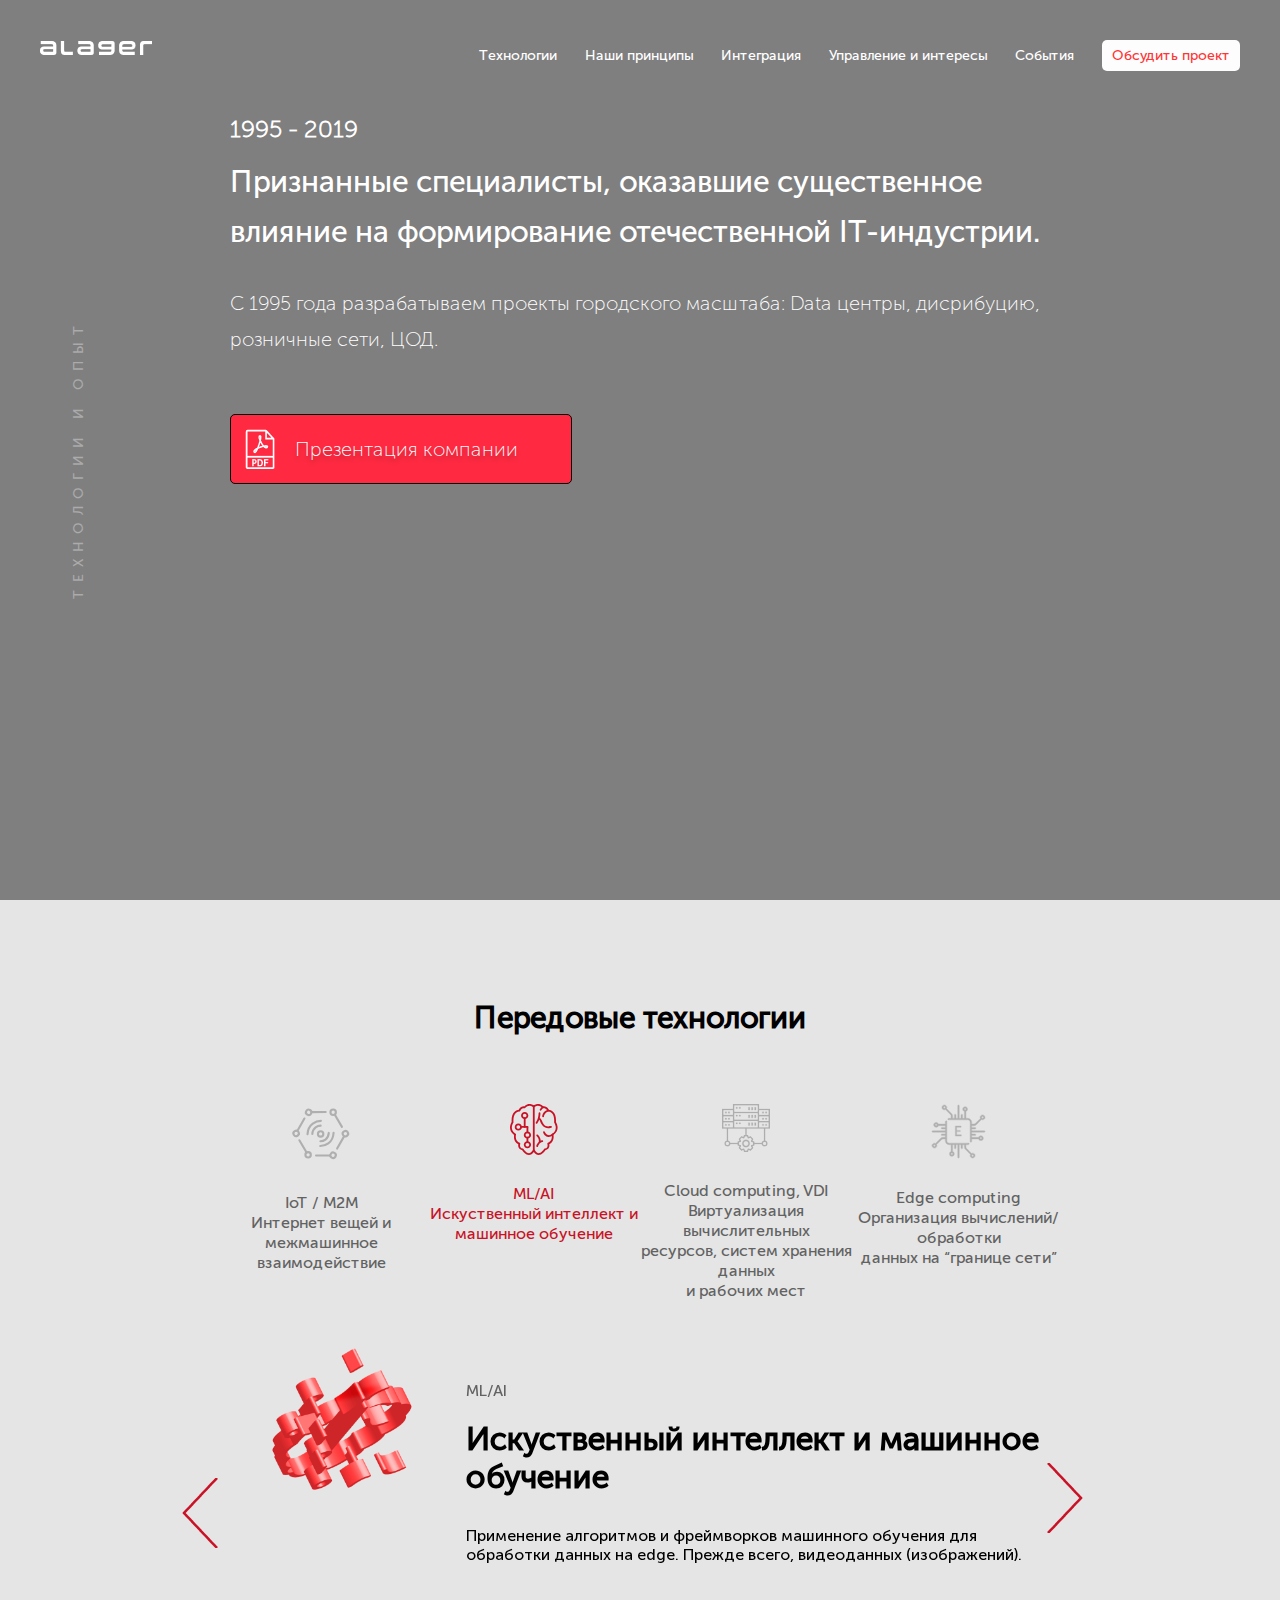
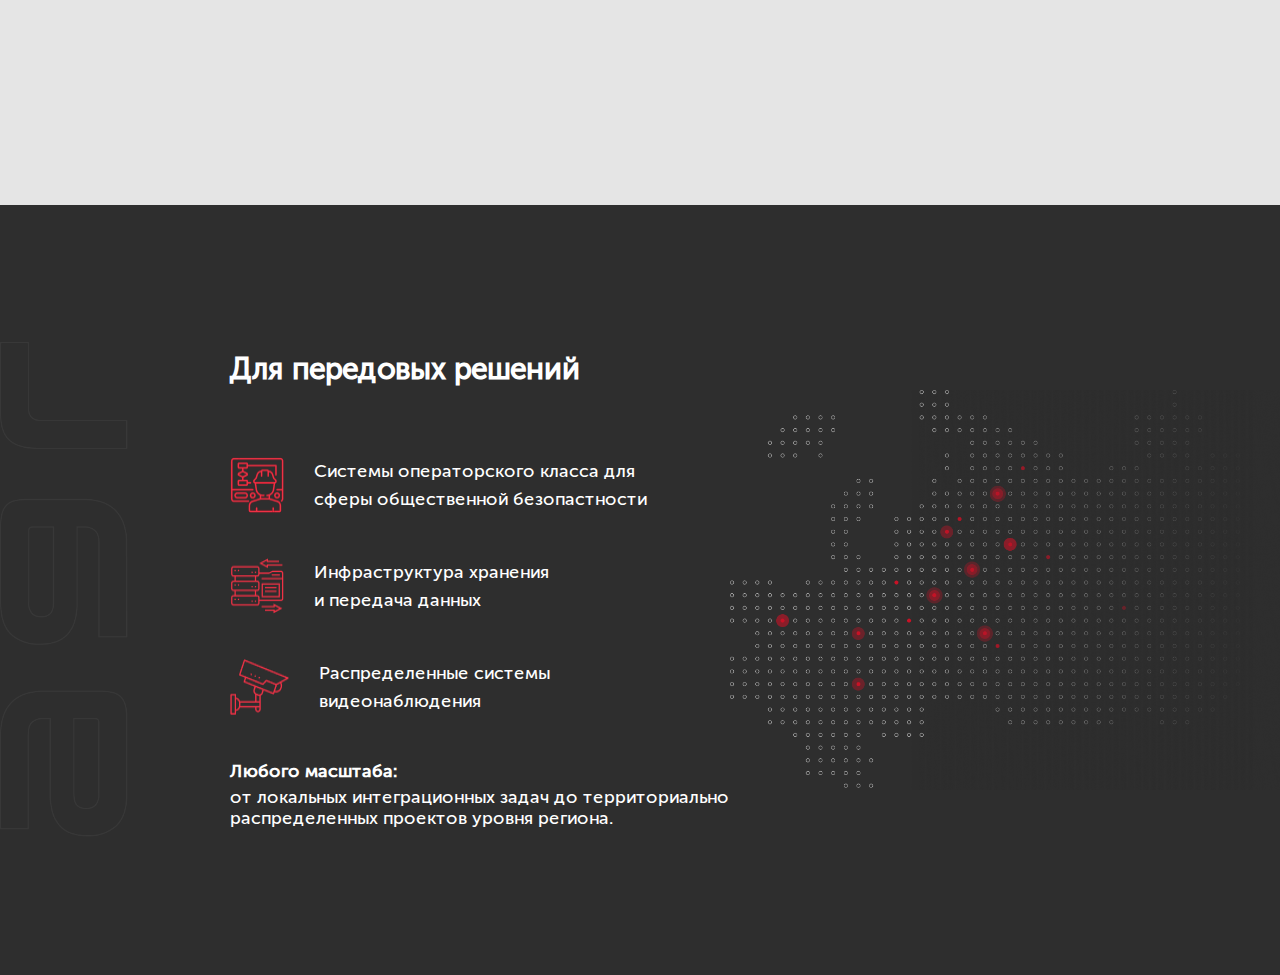
==== commit 4e3df39e: "delete one div" ====
--- a/index.html
+++ b/index.html
@@ -377,10 +377,6 @@
                         <img src="./images/black-pic3.png" alt="">
                         <h3 class="black-box-item_title">Распределенные системы<br> видеонаблюдения</h3>
                     </div>
-                    <div class="black-box-item">
-                        <img src="./images/black-pic4.png" alt="">
-                        <h3 class="black-box-item_title">Распределенные системы<br> видеонаблюдения</h3>
-                    </div>
                     <p class="black-desc">Любого масштаба:</p>
                     <span class="black-desc-span">от локальных интеграционных задач до территориально <br> распределенных проектов уровня региона.</span>
                 </div>
--- a/css/style.css
+++ b/css/style.css
@@ -107,7 +107,8 @@
     margin-left: 58px;
     font-size: 16px;
 }
-.description-mobile{
+
+.description-mobile {
     display: none;
 }
 
@@ -121,11 +122,11 @@
     position: relative;
     display: none;
 }
-.line{
+
+.line {
     position: relative;
     z-index: 13;
 }
-
 
 .nav-items {
     text-decoration: none;
@@ -138,6 +139,7 @@
     position: absolute;
     bottom: 88px;
 }
+
 .line:before {
     content: '';
     width: 100%;
@@ -146,6 +148,7 @@
     bottom: 10px;
     right: -2px;
 }
+
 .line::after {
     content: '';
     width: 100%;
@@ -154,7 +157,6 @@
     top: 10px;
     left: -2px;
 }
-
 
 /* hero-section */
 
@@ -163,7 +165,8 @@
     height: 100vh;
     position: relative;
 }
-.hero:before{
+
+.hero:before {
     content: '';
     position: absolute;
     width: 100%;
@@ -173,11 +176,13 @@
     background: rgba(0, 0, 0, 0.50);
     z-index: 3;
 }
-.hero .container{
-    position: relative;
-    z-index:3;
-}
-.hero-video{
+
+.hero .container {
+    position: relative;
+    z-index: 3;
+}
+
+.hero-video {
     position: absolute;
     width: 100%;
     height: 100%;
@@ -186,6 +191,7 @@
     object-fit: cover;
     z-index: 1;
 }
+
 .rotate-title {
     position: absolute;
     top: 50%;
